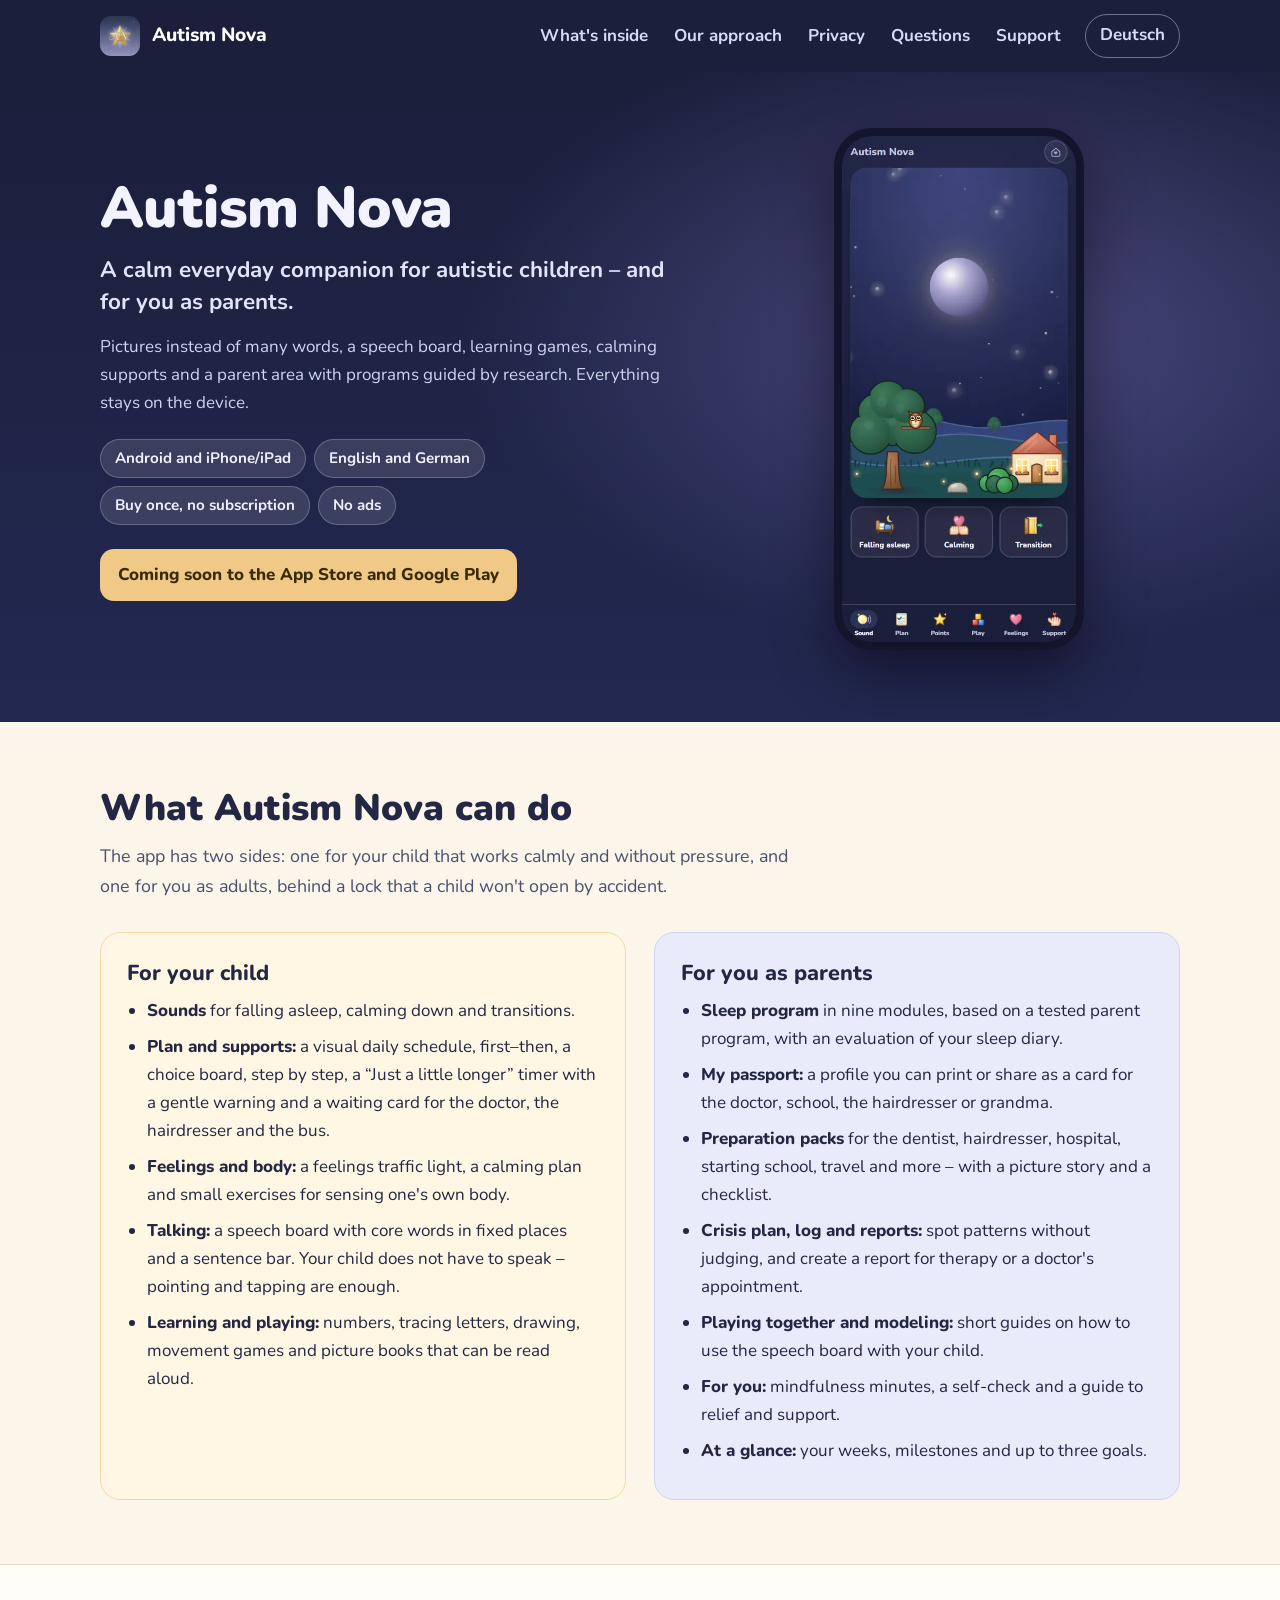
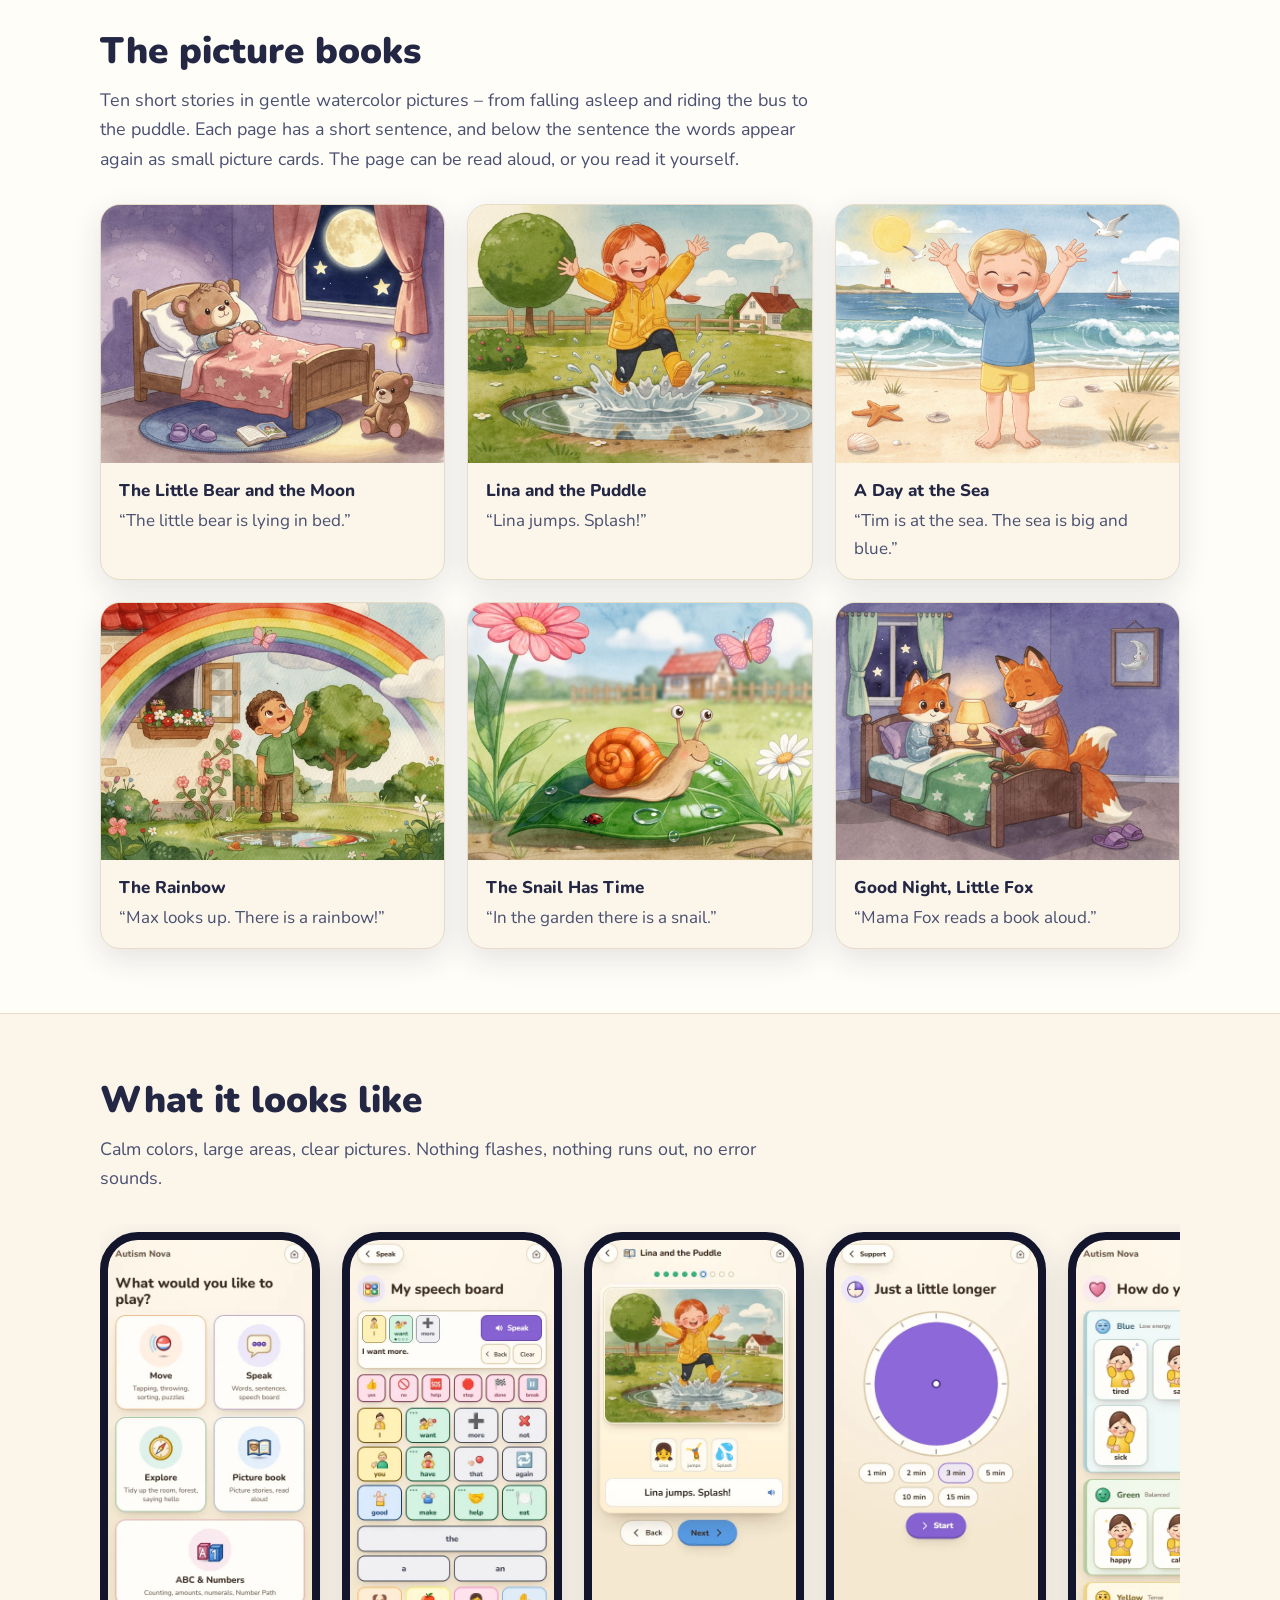
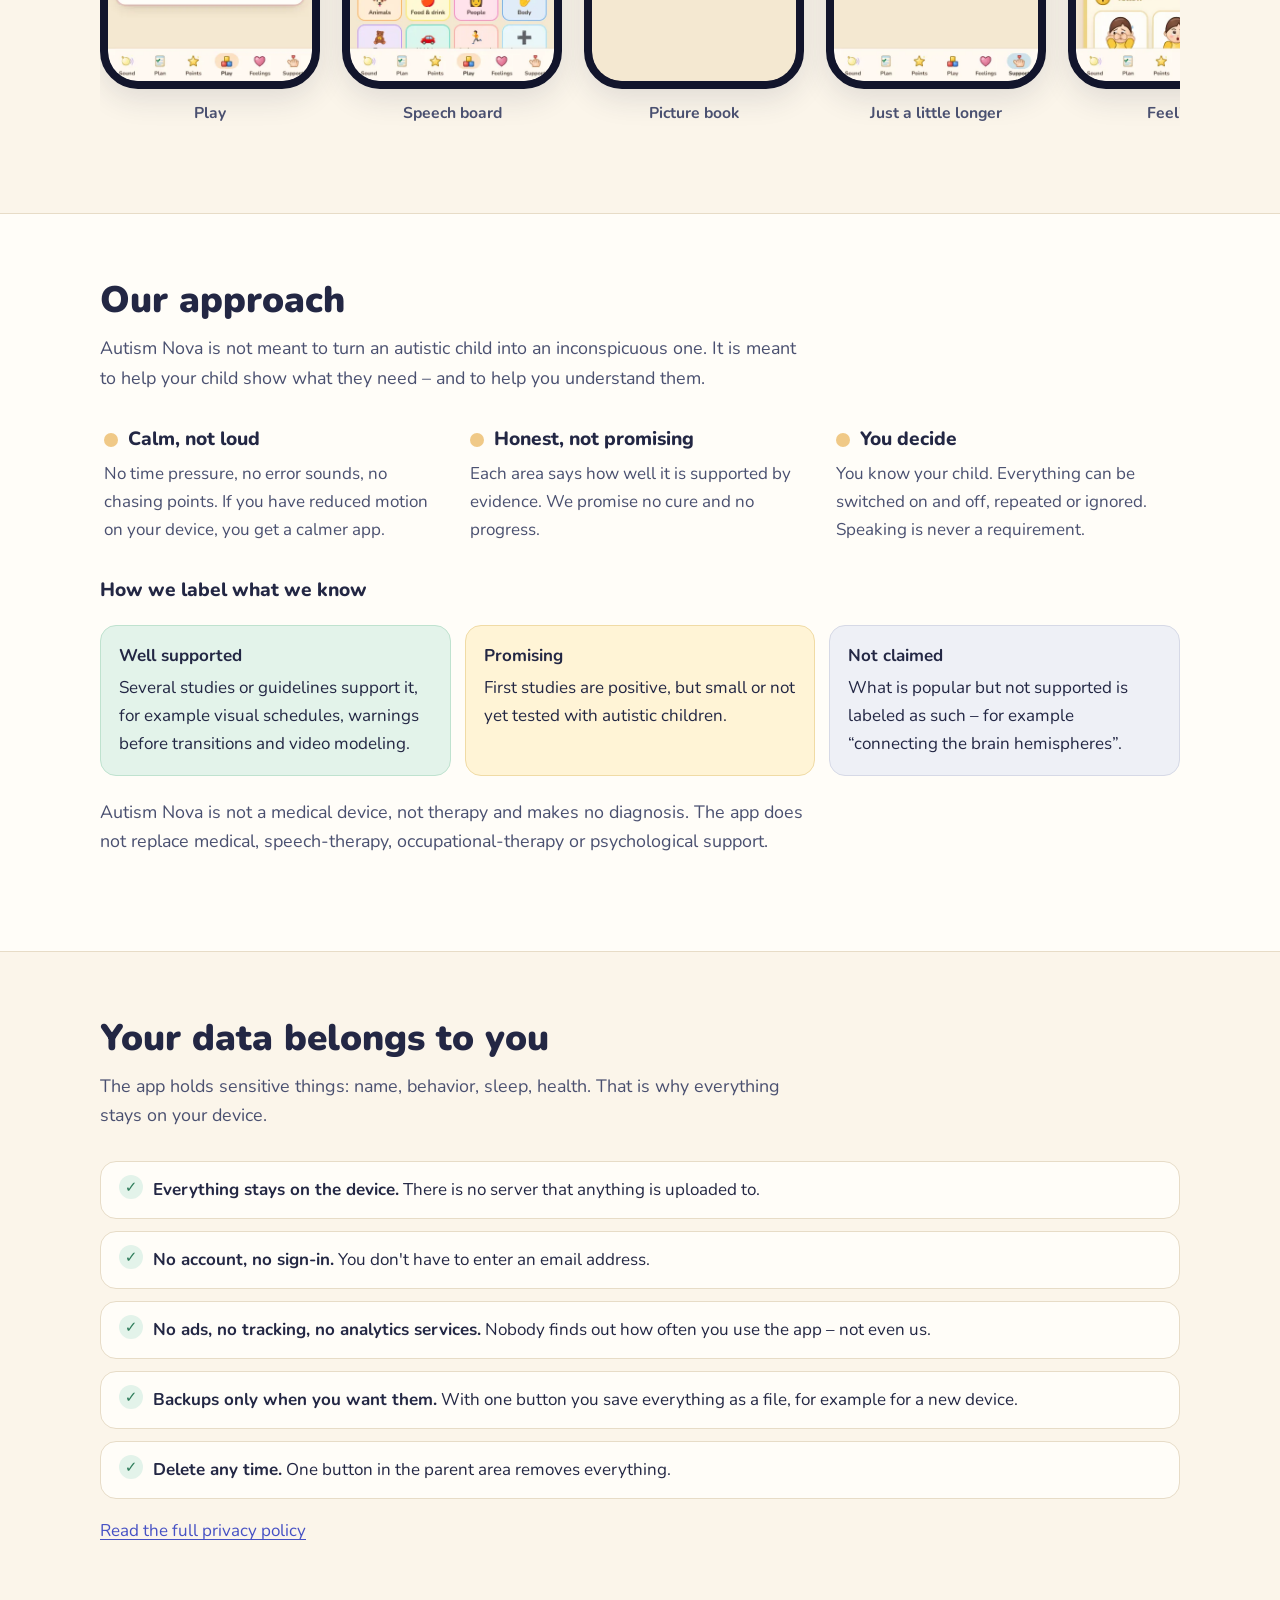
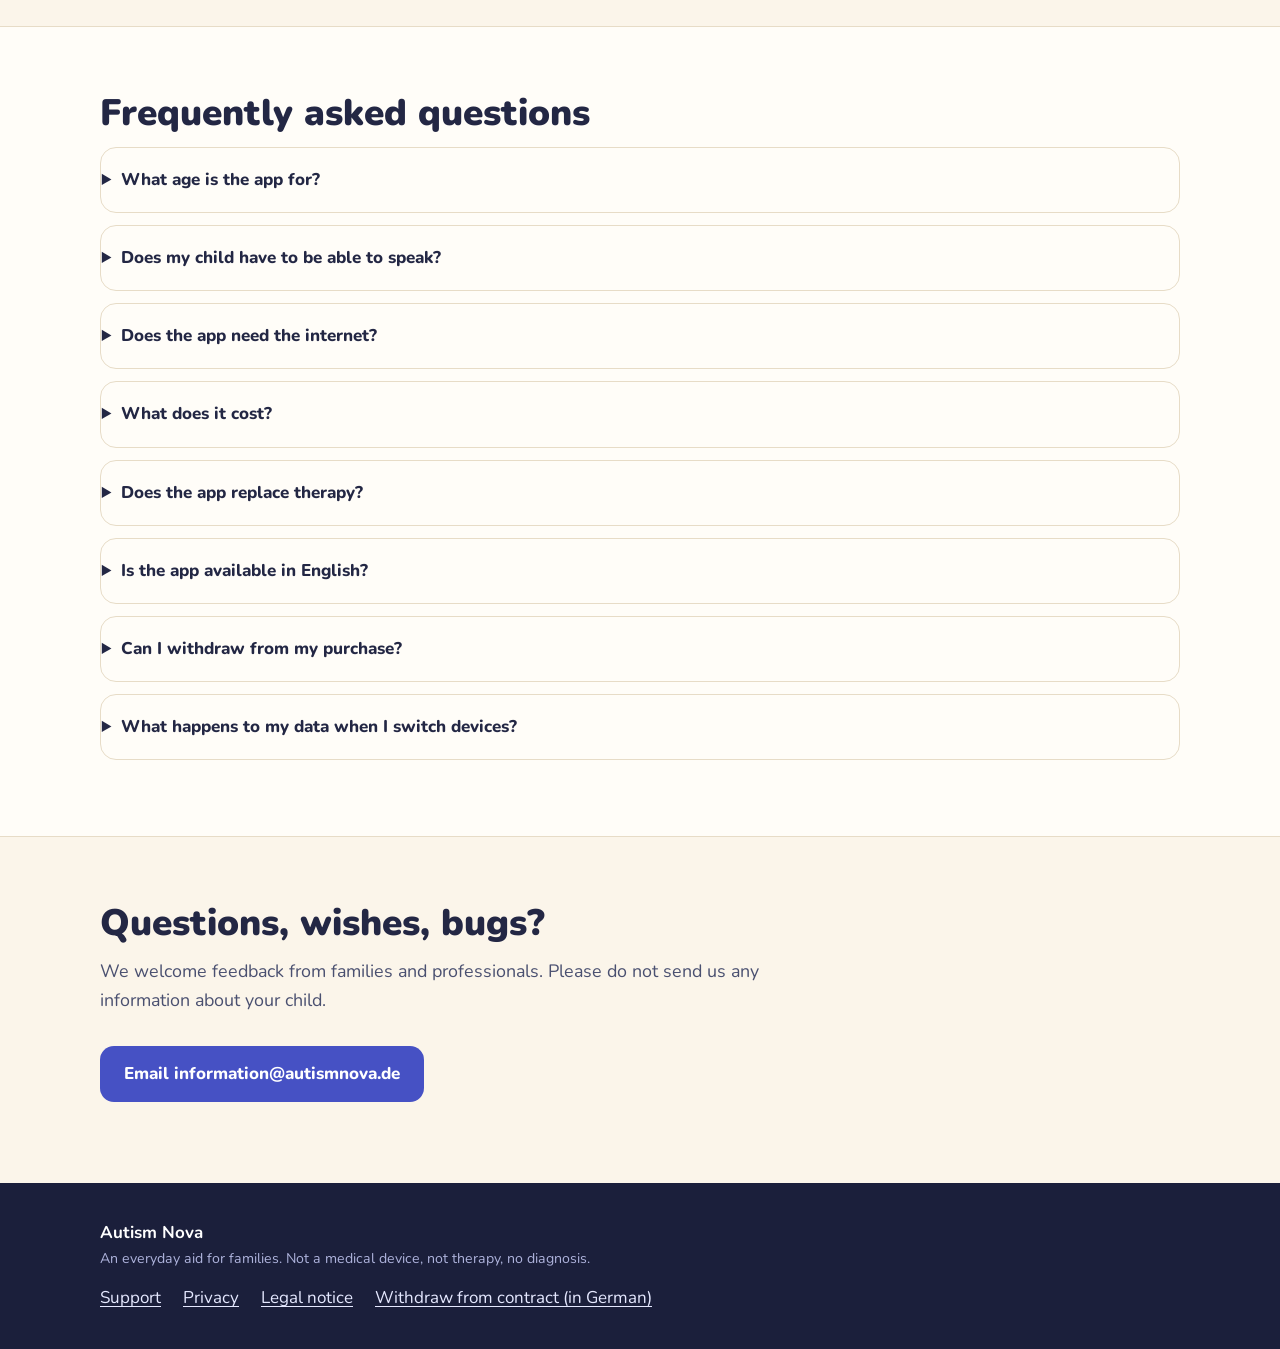
==== en/index.html @ 9a725bf8 "Englische Seiten (en/), Sprach-Umschalter, Microsoft Store in Datenschutz und Widerruf-Hinweisen" ====
<!doctype html>
<html lang="en">
<head>
  <meta charset="utf-8">
  <meta name="viewport" content="width=device-width, initial-scale=1">
  <title>Autism Nova – an everyday companion for autistic children and their families</title>
  <meta name="description" content="Autism Nova is a calm app for autistic children and their parents: visual schedules, a speech board, learning games, calming supports and a parent area. Everything stays on the device – no account, no ads.">
  <meta name="theme-color" content="#1b1f3b">
  <meta property="og:title" content="Autism Nova – an everyday companion for autistic children and their families">
  <meta property="og:description" content="Pictures instead of words, a speech board, learning games, calming supports and a parent area. No account, no ads, everything on the device.">
  <meta property="og:type" content="website">
  <meta property="og:locale" content="en_US">
  <meta property="og:locale:alternate" content="de_DE">
  <meta property="og:image" content="https://autismnova.de/assets/img/icon-512.png">
  <meta property="og:url" content="https://autismnova.de/en/">
  <link rel="canonical" href="https://autismnova.de/en/">
  <link rel="icon" href="../assets/img/favicon.png" type="image/png">
  <link rel="apple-touch-icon" href="../assets/img/apple-touch-icon.png">
  <link rel="alternate" hreflang="de" href="https://autismnova.de/">
  <link rel="alternate" hreflang="en" href="https://autismnova.de/en/">
  <link rel="stylesheet" href="../assets/style.css">
</head>
<body>
  <a class="skip" href="#content">Skip to content</a>

  <header class="site-head">
    <div class="wrap">
      <a class="brand" href="index.html"><img src="../assets/img/icon-192.png" alt="" width="40" height="40">Autism Nova</a>
      <nav class="nav" aria-label="Main menu">
        <a href="#inside">What's inside</a>
        <a href="#approach">Our approach</a>
        <a href="#privacy">Privacy</a>
        <a href="#questions">Questions</a>
        <a href="support.html">Support</a>
        <a class="lang" href="../index.html" lang="de" hreflang="de">Deutsch</a>
      </nav>
    </div>
  </header>

  <main id="content">
    <section class="hero" aria-labelledby="title">
      <div class="wrap">
        <div>
          <h1 id="title">Autism Nova</h1>
          <p class="lead">A calm everyday companion for autistic children – and for you as parents.</p>
          <p>Pictures instead of many words, a speech board, learning games, calming supports and a parent area with programs guided by research. Everything stays on the device.</p>
          <ul class="chips" aria-label="Key facts">
            <li>Android and iPhone/iPad</li>
            <li>English and German</li>
            <li>Buy once, no subscription</li>
            <li>No ads</li>
          </ul>
          <span class="status">Coming soon to the App Store and Google Play</span>
        </div>
        <div class="hero-phone">
          <div class="phone"><img src="../assets/img/en/phone-klang.webp" width="440" height="952" alt="The app's start screen: a calm night sky with the moon, below it the buttons Falling asleep, Calming and Transition."></div>
        </div>
      </div>
    </section>

    <section id="inside" aria-labelledby="inside-title">
      <div class="wrap">
        <h2 id="inside-title">What Autism Nova can do</h2>
        <p class="intro">The app has two sides: one for your child that works calmly and without pressure, and one for you as adults, behind a lock that a child won't open by accident.</p>
        <div class="split">
          <div class="panel kid">
            <h3>For your child</h3>
            <ul>
              <li><strong>Sounds</strong> for falling asleep, calming down and transitions.</li>
              <li><strong>Plan and supports:</strong> a visual daily schedule, first–then, a choice board, step by step, a “Just a little longer” timer with a gentle warning and a waiting card for the doctor, the hairdresser and the bus.</li>
              <li><strong>Feelings and body:</strong> a feelings traffic light, a calming plan and small exercises for sensing one's own body.</li>
              <li><strong>Talking:</strong> a speech board with core words in fixed places and a sentence bar. Your child does not have to speak – pointing and tapping are enough.</li>
              <li><strong>Learning and playing:</strong> numbers, tracing letters, drawing, movement games and picture books that can be read aloud.</li>
            </ul>
          </div>
          <div class="panel parent">
            <h3>For you as parents</h3>
            <ul>
              <li><strong>Sleep program</strong> in nine modules, based on a tested parent program, with an evaluation of your sleep diary.</li>
              <li><strong>My passport:</strong> a profile you can print or share as a card for the doctor, school, the hairdresser or grandma.</li>
              <li><strong>Preparation packs</strong> for the dentist, hairdresser, hospital, starting school, travel and more – with a picture story and a checklist.</li>
              <li><strong>Crisis plan, log and reports:</strong> spot patterns without judging, and create a report for therapy or a doctor's appointment.</li>
              <li><strong>Playing together and modeling:</strong> short guides on how to use the speech board with your child.</li>
              <li><strong>For you:</strong> mindfulness minutes, a self-check and a guide to relief and support.</li>
              <li><strong>At a glance:</strong> your weeks, milestones and up to three goals.</li>
            </ul>
          </div>
        </div>
      </div>
    </section>

    <section class="alt" id="picture-book" aria-labelledby="book-title">
      <div class="wrap">
        <h2 id="book-title">The picture books</h2>
        <p class="intro">Ten short stories in gentle watercolor pictures – from falling asleep and riding the bus to the puddle. Each page has a short sentence, and below the sentence the words appear again as small picture cards. The page can be read aloud, or you read it yourself.</p>
        <div class="gallery">
          <figure><img loading="lazy" decoding="async" src="../assets/img/buch/baer.jpg" width="1024" height="768" alt="A little bear lies in bed under a pink blanket with stars; outside, the moon is shining."><figcaption><strong>The Little Bear and the Moon</strong>“The little bear is lying in bed.”</figcaption></figure>
          <figure><img loading="lazy" decoding="async" src="../assets/img/buch/lina.jpg" width="1024" height="768" alt="A girl in a yellow raincoat and rubber boots jumps into a puddle, and the water splashes."><figcaption><strong>Lina and the Puddle</strong>“Lina jumps. Splash!”</figcaption></figure>
          <figure><img loading="lazy" decoding="async" src="../assets/img/buch/meer.jpg" width="1024" height="768" alt="A boy stands laughing on the beach with his arms raised; behind him the sea with waves and a lighthouse."><figcaption><strong>A Day at the Sea</strong>“Tim is at the sea. The sea is big and blue.”</figcaption></figure>
          <figure><img loading="lazy" decoding="async" src="../assets/img/buch/regenbogen.jpg" width="1024" height="768" alt="A boy points at a big rainbow over the house and the garden."><figcaption><strong>The Rainbow</strong>“Max looks up. There is a rainbow!”</figcaption></figure>
          <figure><img loading="lazy" decoding="async" src="../assets/img/buch/schnecke.jpg" width="1024" height="768" alt="A snail with an orange shell sits on a leaf, next to it a flower and a butterfly."><figcaption><strong>The Snail Has Time</strong>“In the garden there is a snail.”</figcaption></figure>
          <figure><img loading="lazy" decoding="async" src="../assets/img/buch/fuchs.jpg" width="1024" height="768" alt="Mama Fox reads a book to the little fox in bed; the lamp glows warmly."><figcaption><strong>Good Night, Little Fox</strong>“Mama Fox reads a book aloud.”</figcaption></figure>
        </div>
      </div>
    </section>

    <section aria-labelledby="shots-title">
      <div class="wrap">
        <h2 id="shots-title">What it looks like</h2>
        <p class="intro">Calm colors, large areas, clear pictures. Nothing flashes, nothing runs out, no error sounds.</p>
        <div class="shots" role="list">
          <figure role="listitem"><div class="phone"><img loading="lazy" src="../assets/img/en/phone-spiel.webp" width="440" height="952" alt="The games overview with the cards Move, Speak, Explore and Picture book."></div><figcaption>Play</figcaption></figure>
          <figure role="listitem"><div class="phone"><img loading="lazy" src="../assets/img/en/phone-tafel.webp" width="440" height="952" alt="The speech board with colorful word tiles in fixed places. The sentence bar at the top says “I want more.”"></div><figcaption>Speech board</figcaption></figure>
          <figure role="listitem"><div class="phone"><img loading="lazy" src="../assets/img/en/phone-buch.webp" width="440" height="952" alt="A page from the picture book: a girl in a yellow raincoat jumps into a puddle, below it the sentence “Lina jumps. Splash!” with picture cards."></div><figcaption>Picture book</figcaption></figure>
          <figure role="listitem"><div class="phone"><img loading="lazy" src="../assets/img/en/phone-timer.webp" width="440" height="952" alt="The “Just a little longer” timer as a large purple disc with a choice of minutes."></div><figcaption>Just a little longer</figcaption></figure>
          <figure role="listitem"><div class="phone"><img loading="lazy" src="../assets/img/en/phone-gefuehle.webp" width="440" height="952" alt="The feelings traffic light with feelings such as tired, sad, happy and calm in color groups."></div><figcaption>Feelings</figcaption></figure>
          <figure role="listitem"><div class="phone"><img loading="lazy" src="../assets/img/en/phone-koerper.webp" width="440" height="952" alt="The body check with pictures for hungry, thirsty, tired, toilet, cold and hot."></div><figcaption>My body</figcaption></figure>
          <figure role="listitem"><div class="phone"><img loading="lazy" src="../assets/img/en/phone-lernen.webp" width="440" height="952" alt="The learning area with the cards Numbers, Number Path and ABC."></div><figcaption>Numbers and letters</figcaption></figure>
        </div>
      </div>
    </section>

    <section class="alt" id="approach" aria-labelledby="approach-title">
      <div class="wrap">
        <h2 id="approach-title">Our approach</h2>
        <p class="intro">Autism Nova is not meant to turn an autistic child into an inconspicuous one. It is meant to help your child show what they need – and to help you understand them.</p>
        <div class="values">
          <div class="value"><h3><span class="dot" aria-hidden="true"></span>Calm, not loud</h3><p>No time pressure, no error sounds, no chasing points. If you have reduced motion on your device, you get a calmer app.</p></div>
          <div class="value"><h3><span class="dot" aria-hidden="true"></span>Honest, not promising</h3><p>Each area says how well it is supported by evidence. We promise no cure and no progress.</p></div>
          <div class="value"><h3><span class="dot" aria-hidden="true"></span>You decide</h3><p>You know your child. Everything can be switched on and off, repeated or ignored. Speaking is never a requirement.</p></div>
        </div>
        <h3 style="margin-top:34px">How we label what we know</h3>
        <div class="evidence">
          <div class="g"><b>Well supported</b>Several studies or guidelines support it, for example visual schedules, warnings before transitions and video modeling.</div>
          <div class="y"><b>Promising</b>First studies are positive, but small or not yet tested with autistic children.</div>
          <div class="n"><b>Not claimed</b>What is popular but not supported is labeled as such – for example “connecting the brain hemispheres”.</div>
        </div>
        <p class="intro" style="margin-top:22px">Autism Nova is not a medical device, not therapy and makes no diagnosis. The app does not replace medical, speech-therapy, occupational-therapy or psychological support.</p>
      </div>
    </section>

    <section id="privacy" aria-labelledby="privacy-title">
      <div class="wrap">
        <h2 id="privacy-title">Your data belongs to you</h2>
        <p class="intro">The app holds sensitive things: name, behavior, sleep, health. That is why everything stays on your device.</p>
        <ul class="privacy-list">
          <li><strong>Everything stays on the device.</strong> There is no server that anything is uploaded to.</li>
          <li><strong>No account, no sign-in.</strong> You don't have to enter an email address.</li>
          <li><strong>No ads, no tracking, no analytics services.</strong> Nobody finds out how often you use the app – not even us.</li>
          <li><strong>Backups only when you want them.</strong> With one button you save everything as a file, for example for a new device.</li>
          <li><strong>Delete any time.</strong> One button in the parent area removes everything.</li>
        </ul>
        <p style="margin-top:18px"><a href="privacy.html">Read the full privacy policy</a></p>
      </div>
    </section>

    <section class="alt" id="questions" aria-labelledby="questions-title">
      <div class="wrap">
        <h2 id="questions-title">Frequently asked questions</h2>
        <details><summary>What age is the app for?</summary><p>The content is aimed at children from toddler age to primary school age. Autistic children are very different, so you decide which areas suit your child. Much of it also works for older children.</p></details>
        <details><summary>Does my child have to be able to speak?</summary><p>No. All exercises can be answered by pointing and tapping. For children who speak little or not at all, there is the speech board.</p></details>
        <details><summary>Does the app need the internet?</summary><p>No. Everything works without an internet connection.</p></details>
        <details><summary>What does it cost?</summary><p>Autism Nova is bought once; there is no subscription and no advertising. The price will be shown in the store as soon as the app appears there.</p></details>
        <details><summary>Does the app replace therapy?</summary><p>No. It is an everyday aid for families. If you are worried about your child's development, your pediatrician or an early intervention service is the right place to go.</p></details>
        <details><summary>Is the app available in English?</summary><p>Yes. Autism Nova is available in English and in German. On a phone or tablet the app starts in the device's language; you can switch at any time in the parent area. Texts, picture books, the speech board, letters and numbers then change. The read-aloud voice comes from the device.</p></details>
        <details><summary>Can I withdraw from my purchase?</summary><p>Yes, within 14 days of the conclusion of the contract, insofar as you have a statutory right of withdrawal. No reason, no sign-in: <a href="../widerruf.html" hreflang="de">Withdraw from contract</a> (page in German). The withdrawal notice and the model withdrawal form are there as well. Please note: in the Apple App Store and on Google Play, you agree at checkout that the app is provided immediately; this can make the right of withdrawal expire early.</p></details>
        <details><summary>What happens to my data when I switch devices?</summary><p>It stays on the old device. First create a backup in the parent area under “Data” and restore it on the new device. <a href="support.html">Here is how, step by step.</a></p></details>
      </div>
    </section>

    <section id="contact" aria-labelledby="contact-title">
      <div class="wrap">
        <h2 id="contact-title">Questions, wishes, bugs?</h2>
        <p class="intro">We welcome feedback from families and professionals. Please do not send us any information about your child.</p>
        <p><a class="button" href="mailto:information@autismnova.de" id="mail-link">Email information@autismnova.de</a></p>
      </div>
    </section>
  </main>

  <footer class="site-foot">
    <div class="wrap">
      <div>
        <strong style="color:#fff">Autism Nova</strong>
        <small>An everyday aid for families. Not a medical device, not therapy, no diagnosis.</small>
      </div>
      <nav aria-label="Legal">
        <a href="support.html">Support</a>
        <a href="privacy.html">Privacy</a>
        <a href="legal-notice.html">Legal notice</a>
        <a class="foot-button" href="../widerruf.html" hreflang="de">Withdraw from contract (in German)</a>
      </nav>
    </div>
  </footer>
</body>
</html>
---- assets/style.css ----
/* Autism Nova - Website (2026-10-28). Reines CSS, keine Skripte, keine externen
   Dateien: Schrift Nunito liegt lokal (SIL Open Font License, assets/fonts/OFL.txt).
   Ruhig wie die App: warmes Papier, tiefes Nachtblau, ein Akzent. */

@font-face {
  font-family: "Nunito";
  font-style: normal;
  font-weight: 200 1000;
  font-display: swap;
  src: url("fonts/Nunito-latin.woff2") format("woff2");
  unicode-range: U+0000-00FF, U+0131, U+0152-0153, U+02BB-02BC, U+02C6, U+02DA, U+02DC, U+2000-206F, U+20AC, U+2122, U+2191, U+2193, U+2212, U+2215, U+FEFF, U+FFFD;
}
@font-face {
  font-family: "Nunito";
  font-style: normal;
  font-weight: 200 1000;
  font-display: swap;
  src: url("fonts/Nunito-latin-ext.woff2") format("woff2");
  unicode-range: U+0100-02BA, U+02BD-02C5, U+02C7-02CC, U+02CE-02D7, U+02DD-02FF, U+1D00-1DBF, U+1E00-1E9F, U+1EF2-1EFF, U+2020, U+20A0-20AB, U+20AD-20C0, U+2113, U+2C60-2C7F, U+A720-A7FF;
}

:root {
  --bg: #fbf5ea;
  --surface: #fffdf8;
  --ink: #232744;
  --ink-2: #4a5070;
  --line: #e7dcc7;
  --accent: #4651c4;
  --accent-ink: #ffffff;
  --accent-soft: #e9ebfb;
  --night: #1b1f3b;
  --night-2: #2a2f5a;
  --gold: #f0c987;
  --green: #2f7d5b;
  --green-soft: #e3f3ea;
  --warn-bg: #fff2c2;
  --radius: 20px;
  --shadow: 0 10px 30px rgba(35, 39, 68, 0.12);
  --wrap: 1080px;
}

* { box-sizing: border-box; }

html { -webkit-text-size-adjust: 100%; scroll-behavior: smooth; }

body {
  margin: 0;
  font-family: "Nunito", system-ui, -apple-system, "Segoe UI", sans-serif;
  font-size: 1.0625rem;
  line-height: 1.65;
  color: var(--ink);
  background: var(--bg);
}

@media (prefers-reduced-motion: reduce) {
  html { scroll-behavior: auto; }
  * { transition: none !important; animation: none !important; }
}

img { max-width: 100%; height: auto; display: block; }

a { color: var(--accent); text-underline-offset: 3px; }
a:hover { text-decoration-thickness: 2px; }

:focus-visible { outline: 3px solid var(--accent); outline-offset: 3px; border-radius: 6px; }

.skip {
  position: absolute; left: 12px; top: -60px; z-index: 100;
  background: var(--accent); color: var(--accent-ink); padding: 10px 16px; border-radius: 10px;
}
.skip:focus { top: 12px; }

.wrap { width: min(var(--wrap), 100% - 40px); margin-inline: auto; }

/* ---------- Kopf ---------- */
.site-head { background: var(--night); color: #eceefc; }
.site-head .wrap { display: flex; align-items: center; justify-content: space-between; gap: 16px; padding-block: 14px; flex-wrap: wrap; }
.brand { display: inline-flex; align-items: center; gap: 12px; color: #fff; text-decoration: none; font-weight: 800; font-size: 1.2rem; }
.brand img { width: 40px; height: 40px; border-radius: 11px; }
.nav { display: flex; gap: 6px 22px; flex-wrap: wrap; }
.nav a { color: #d6daf5; text-decoration: none; font-weight: 700; padding: 8px 2px; }
.nav a:hover, .nav a[aria-current="page"] { color: #fff; text-decoration: underline; text-decoration-thickness: 2px; }
/* Sprach-Umschalter (2026-11-09): eigene Pille, damit er neben den Menüpunkten als Schalter erkennbar ist */
.nav a.lang { border: 1.5px solid rgba(214, 218, 245, .45); border-radius: 999px; padding: 6px 14px; }
.nav a.lang:hover { border-color: #fff; text-decoration: none; }
.lang-note { font-size: .95rem; color: var(--ink-2); }

/* ---------- Held ---------- */
.hero {
  background:
    radial-gradient(60% 70% at 78% 40%, rgba(150, 140, 230, 0.35), transparent 70%),
    linear-gradient(180deg, var(--night) 0%, #232852 100%);
  color: #f2f3ff;
  padding-block: 56px 72px;
  overflow: hidden;
}
.hero .wrap { display: grid; grid-template-columns: 1.15fr 0.85fr; gap: 40px; align-items: center; }
.hero h1 { font-size: clamp(2.3rem, 5.5vw, 3.6rem); line-height: 1.08; margin: 0 0 14px; font-weight: 900; letter-spacing: -0.01em; }
.hero .lead { font-size: clamp(1.15rem, 2.4vw, 1.4rem); line-height: 1.45; color: #e1e4fb; margin: 0 0 14px; font-weight: 700; }
.hero p { color: #cfd3f2; margin: 0 0 22px; max-width: 34em; }
.chips { display: flex; flex-wrap: wrap; gap: 8px; margin: 0 0 24px; padding: 0; list-style: none; }
.chips li { background: rgba(255, 255, 255, 0.12); border: 1px solid rgba(255, 255, 255, 0.22); border-radius: 999px; padding: 6px 14px; font-weight: 700; font-size: 0.95rem; color: #f0f1ff; }
.status {
  display: inline-block; background: var(--gold); color: #3b2a07; border-radius: 14px;
  padding: 12px 18px; font-weight: 800;
}
.hero-phone { justify-self: center; }

.phone {
  width: min(250px, 62vw);
  border: 8px solid #12152c;
  border-radius: 38px;
  background: #12152c;
  box-shadow: var(--shadow);
  overflow: hidden;
}
.phone img { width: 100%; border-radius: 28px; }
.hero .phone { box-shadow: 0 24px 60px rgba(0, 0, 0, 0.45); }

/* ---------- Abschnitte ---------- */
section { padding-block: 64px; }
section.alt { background: var(--surface); border-block: 1px solid var(--line); }
h2 { font-size: clamp(1.7rem, 3.6vw, 2.3rem); line-height: 1.2; margin: 0 0 12px; font-weight: 900; }
h3 { font-size: 1.2rem; line-height: 1.3; margin: 0 0 8px; font-weight: 800; }
.intro { color: var(--ink-2); max-width: 40em; margin: 0 0 30px; font-size: 1.12rem; }

.cards { display: grid; gap: 18px; grid-template-columns: repeat(auto-fill, minmax(280px, 1fr)); }
.card { background: var(--surface); border: 1px solid var(--line); border-radius: var(--radius); padding: 22px 22px 20px; }
section.alt .card { background: var(--bg); }
.card .tag { display: inline-block; font-size: 0.82rem; font-weight: 800; letter-spacing: 0.04em; text-transform: uppercase; color: var(--accent); margin-bottom: 6px; }
.card p { margin: 0; color: var(--ink-2); }
.card ul { margin: 8px 0 0; padding-left: 1.2em; color: var(--ink-2); }

.split { display: grid; grid-template-columns: 1fr 1fr; gap: 28px; }
.panel { border-radius: var(--radius); padding: 26px; border: 1px solid var(--line); background: var(--surface); }
.panel h3 { font-size: 1.35rem; }
.panel.kid { background: #fff7e3; border-color: #f0dba5; }
.panel.parent { background: var(--accent-soft); border-color: #cfd3f4; }
.panel ul { margin: 10px 0 0; padding-left: 1.2em; }
.panel li { margin-bottom: 8px; }
.panel li strong { font-weight: 800; }

.shots { display: flex; gap: 22px; overflow-x: auto; padding: 8px 4px 22px; scroll-snap-type: x proximity; -webkit-overflow-scrolling: touch; }
.shots figure { margin: 0; flex: 0 0 auto; scroll-snap-align: start; text-align: center; }
.shots figcaption { margin-top: 12px; font-weight: 700; color: var(--ink-2); font-size: 0.98rem; }
.shots .phone { width: 220px; }

.gallery { display: grid; gap: 22px; grid-template-columns: repeat(auto-fit, minmax(290px, 1fr)); }
.gallery figure { margin: 0; background: var(--bg); border: 1px solid var(--line); border-radius: var(--radius); overflow: hidden; box-shadow: var(--shadow); }
.gallery img { width: 100%; aspect-ratio: 4 / 3; object-fit: cover; background: var(--accent-soft); }
.gallery figcaption { padding: 14px 18px 16px; color: var(--ink-2); }
.gallery figcaption strong { display: block; color: var(--ink); font-weight: 800; margin-bottom: 2px; }

.values { display: grid; gap: 18px; grid-template-columns: repeat(auto-fit, minmax(240px, 1fr)); }
.value { padding: 4px 4px 0; }
.value h3 { display: flex; align-items: center; gap: 10px; }
.value .dot { width: 14px; height: 14px; border-radius: 50%; background: var(--gold); flex: none; }
.value p { margin: 0; color: var(--ink-2); }

.evidence { display: grid; gap: 14px; grid-template-columns: repeat(auto-fit, minmax(240px, 1fr)); margin-top: 22px; }
.evidence div { border-radius: 16px; padding: 16px 18px; border: 1px solid var(--line); background: var(--surface); }
.evidence b { display: block; margin-bottom: 4px; }
.evidence .g { background: var(--green-soft); border-color: #bfe2cf; }
.evidence .y { background: #fff4d6; border-color: #f0dba5; }
.evidence .n { background: #eef0f6; border-color: #d6d9e6; }

.privacy-list { list-style: none; margin: 0; padding: 0; display: grid; gap: 12px; }
.privacy-list li { background: var(--surface); border: 1px solid var(--line); border-radius: 16px; padding: 14px 18px 14px 52px; position: relative; }
.privacy-list li::before { content: "✓"; position: absolute; left: 18px; top: 13px; width: 24px; height: 24px; border-radius: 50%; background: var(--green-soft); color: var(--green); font-weight: 900; display: grid; place-items: center; font-size: 0.95rem; }

details { background: var(--surface); border: 1px solid var(--line); border-radius: 16px; padding: 4px 20px; margin-bottom: 12px; }
details[open] { padding-bottom: 14px; }
summary { cursor: pointer; font-weight: 800; padding: 14px 0; list-style-position: outside; }
details p { margin: 0 0 8px; color: var(--ink-2); }

.button {
  display: inline-block; background: var(--accent); color: var(--accent-ink); text-decoration: none;
  font-weight: 800; padding: 14px 24px; border-radius: 14px; min-height: 48px;
}
.button:hover { background: #3943a8; }

/* ---------- Rechtsseiten ---------- */
.page { padding-block: 44px 72px; }
.page h1 { font-size: clamp(2rem, 4.5vw, 2.7rem); margin: 0 0 8px; font-weight: 900; line-height: 1.15; }
.page h2 { font-size: 1.45rem; margin: 36px 0 8px; }
.page h3 { margin-top: 22px; }
.page p, .page li { color: #2f3453; }
.page ul { padding-left: 1.3em; }
.prose { max-width: 46em; }
.todo { background: var(--warn-bg); border-radius: 6px; padding: 0 6px; font-weight: 800; color: #5c4300; }
.draft-banner { background: var(--warn-bg); border: 2px solid #e5c24a; border-radius: 14px; padding: 14px 18px; margin: 18px 0 8px; font-weight: 700; color: #5c4300; max-width: 46em; }

.steps { counter-reset: s; list-style: none; padding: 0; margin: 12px 0 0; display: grid; gap: 10px; }
.steps li { counter-increment: s; background: var(--surface); border: 1px solid var(--line); border-radius: 14px; padding: 12px 16px 12px 56px; position: relative; }
.steps li::before { content: counter(s); position: absolute; left: 16px; top: 11px; width: 28px; height: 28px; border-radius: 50%; background: var(--accent-soft); color: var(--accent); font-weight: 900; display: grid; place-items: center; }

table.lic { border-collapse: collapse; width: 100%; font-size: 0.96rem; }
table.lic th, table.lic td { text-align: left; padding: 8px 10px; border-bottom: 1px solid var(--line); vertical-align: top; }
table.lic th { color: var(--ink-2); }

/* ---------- Fuß ---------- */
.site-foot { background: var(--night); color: #cfd3f2; padding-block: 36px; }
.site-foot .wrap { display: flex; flex-wrap: wrap; gap: 14px 40px; justify-content: space-between; }
.site-foot a { color: #e5e8ff; }
.site-foot nav { display: flex; gap: 8px 22px; flex-wrap: wrap; }
.site-foot small { display: block; color: #aeb3dc; max-width: 36em; }
/* Widerrufs-Knopf (§ 356a BGB): gleich wie die anderen Fußzeilen-Links, gut lesbar (Wunsch 2026-11-07) */
.site-foot a.foot-button { color: #e5e8ff; }

/* ---------- Widerruf ---------- */
[hidden] { display: none !important; }
.wform { display: grid; gap: 8px; max-width: 34em; margin: 22px 0 8px; padding: 22px; background: var(--surface); border: 1px solid var(--line); border-radius: var(--radius); }
.wform label { font-weight: 800; margin-top: 6px; }
.wform input[type="text"], .wform input[type="email"] {
  font: inherit; padding: 12px 14px; border: 2px solid var(--line); border-radius: 12px; background: #fff; color: var(--ink); min-height: 48px; width: 100%;
}
.wform input:focus-visible { outline: 3px solid var(--accent); outline-offset: 2px; border-color: var(--accent); }
.wform .wform-lead { margin: 0 0 4px; color: var(--ink-2); }
.wform button.button { border: 0; cursor: pointer; font: inherit; font-weight: 800; }
.wdone { max-width: 34em; padding: 18px 22px; background: var(--green-soft); border: 1px solid #bfe2cf; border-radius: var(--radius); }
.wdone h2 { margin-top: 0; font-size: 1.3rem; }

@media (max-width: 820px) {
  .hero .wrap, .split { grid-template-columns: 1fr; }
  .hero { padding-block: 36px 52px; }
  section { padding-block: 48px; }
}

@media print {
  .site-head, .site-foot, .skip { display: none; }
  body { background: #fff; font-size: 11pt; }
  .draft-banner { border-color: #000; }
}
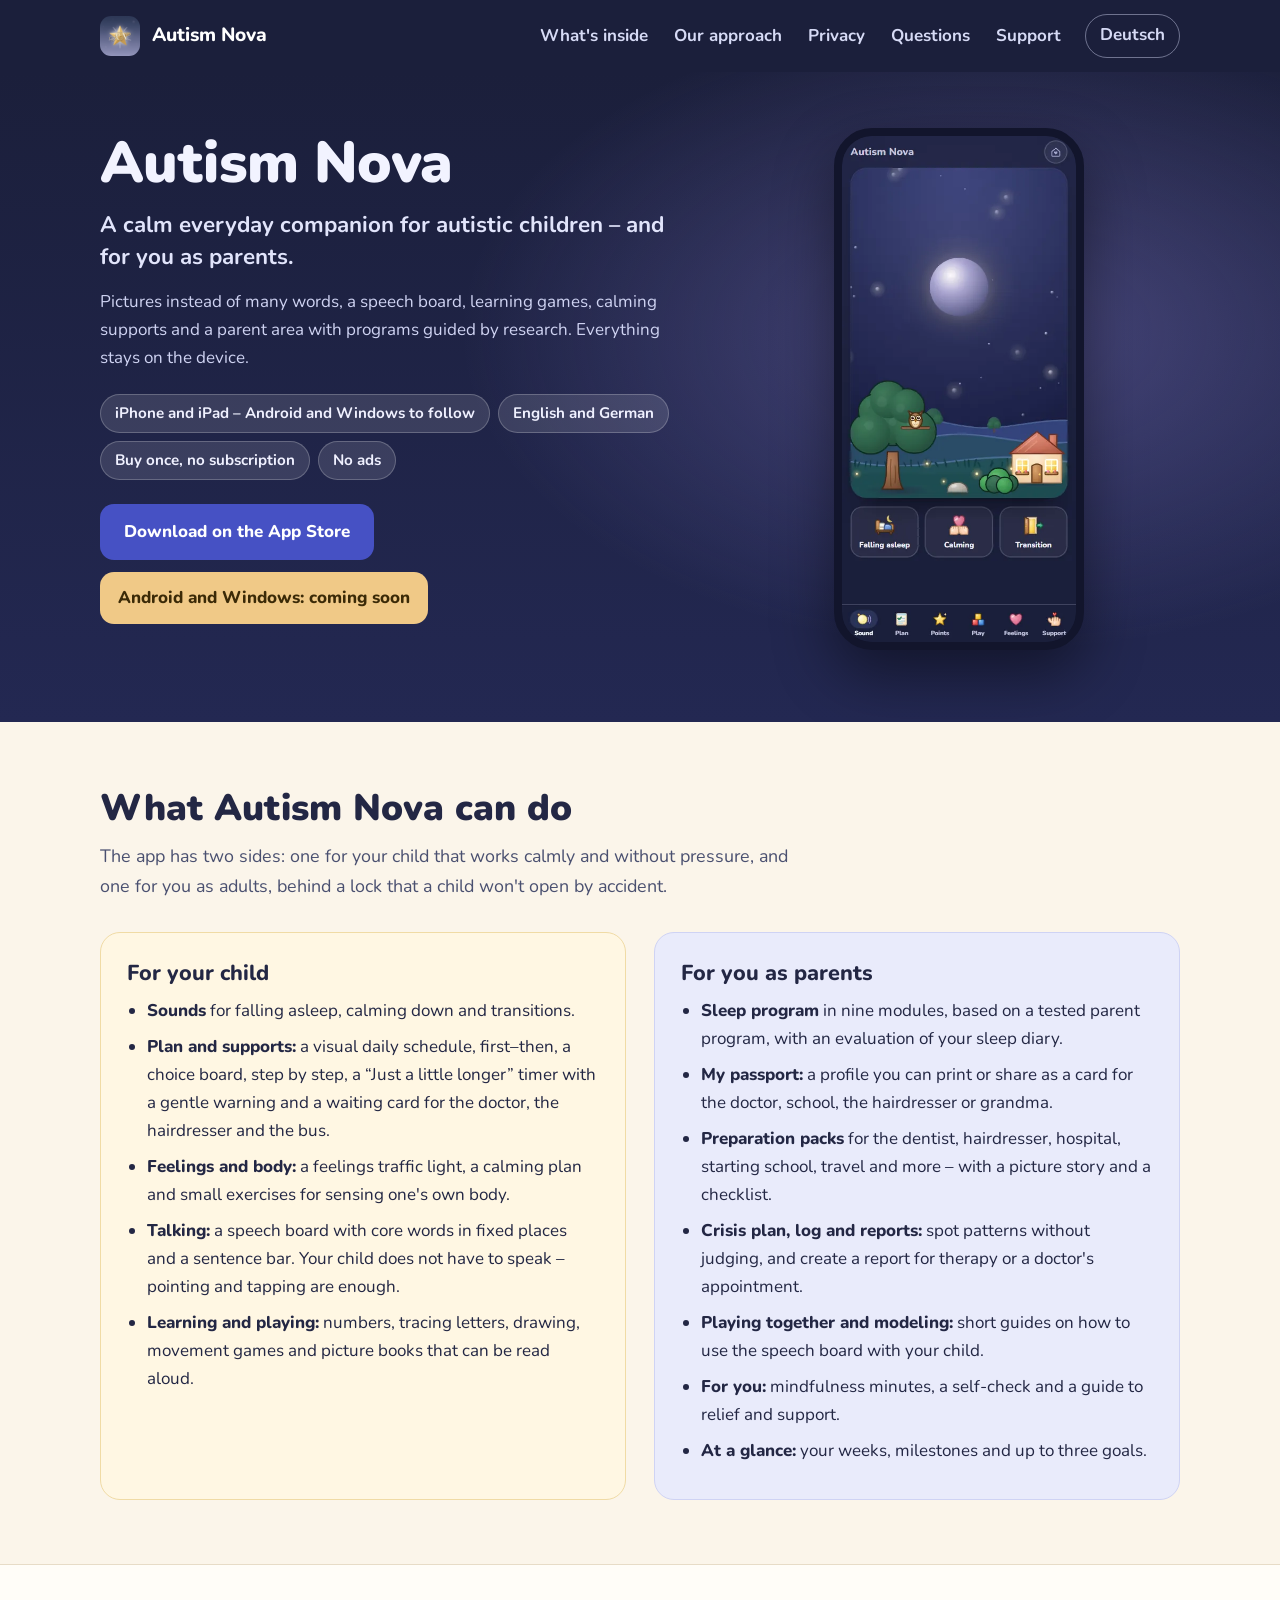
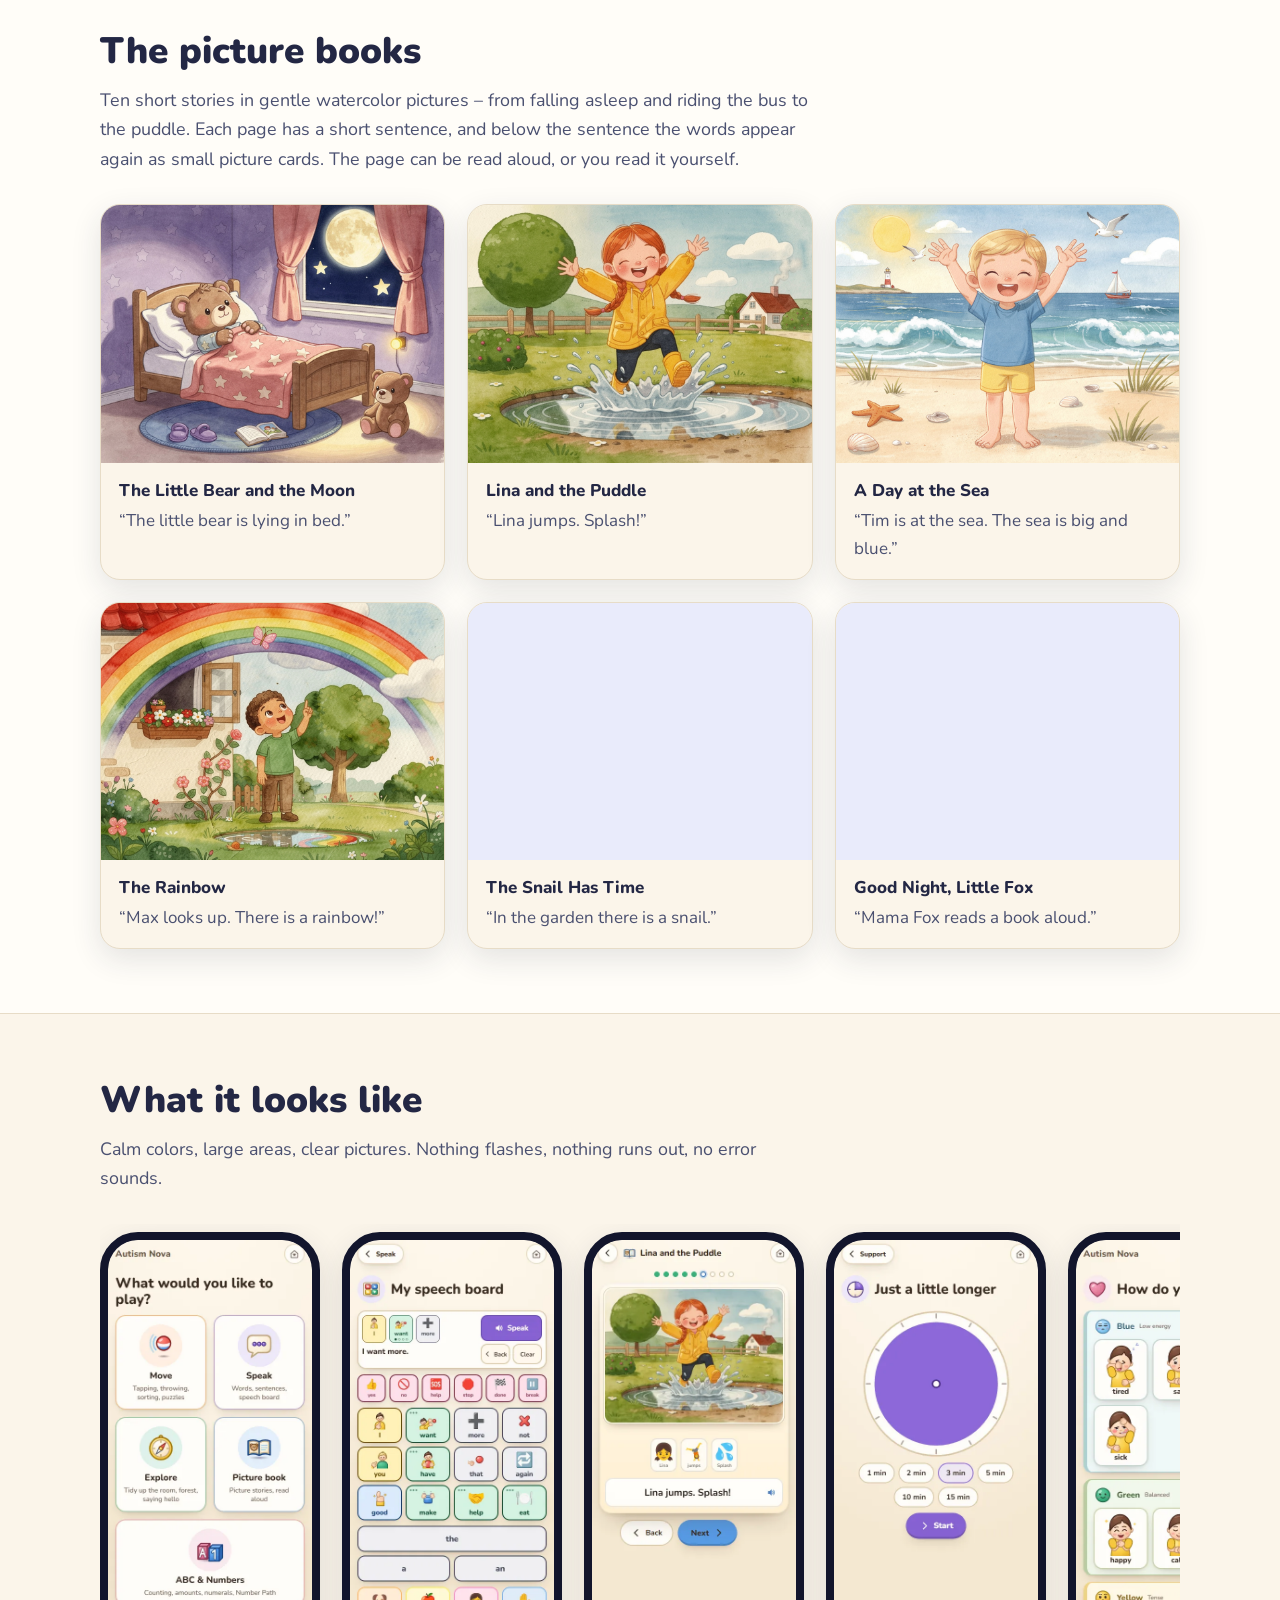
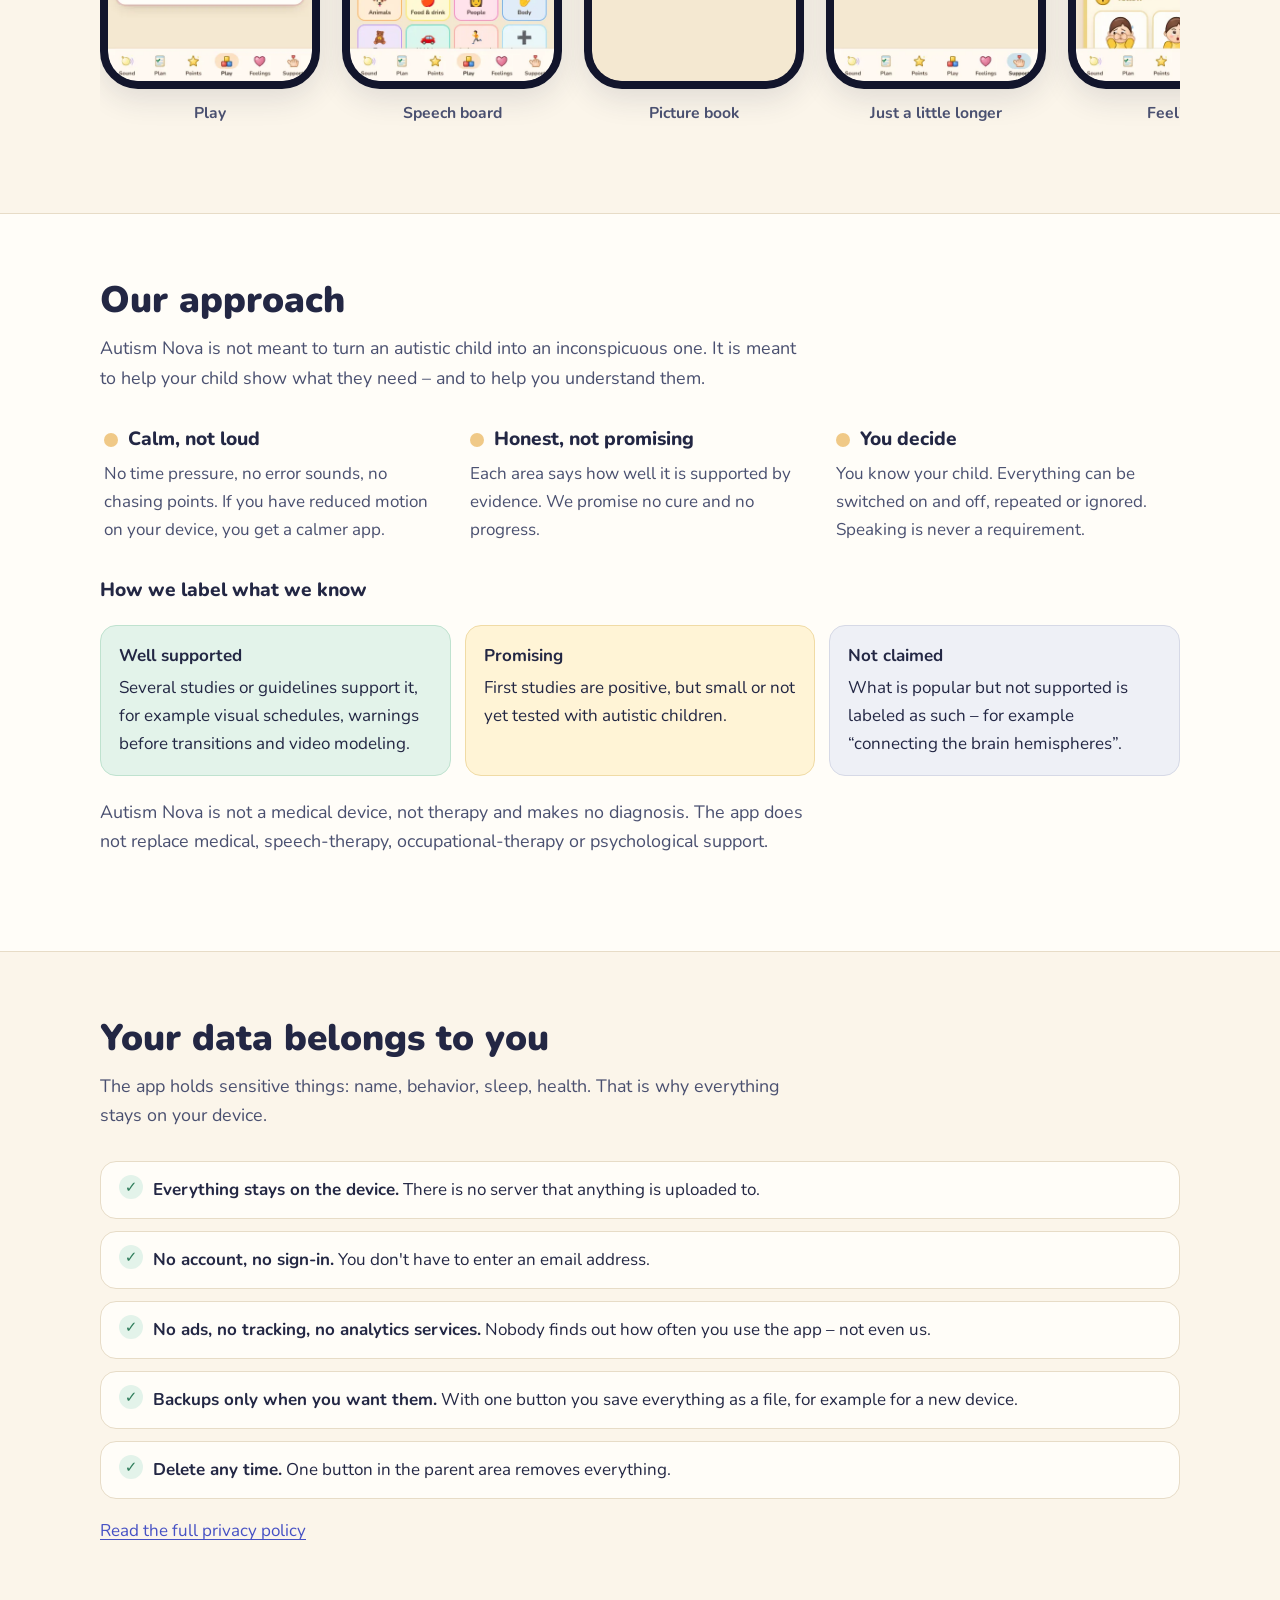
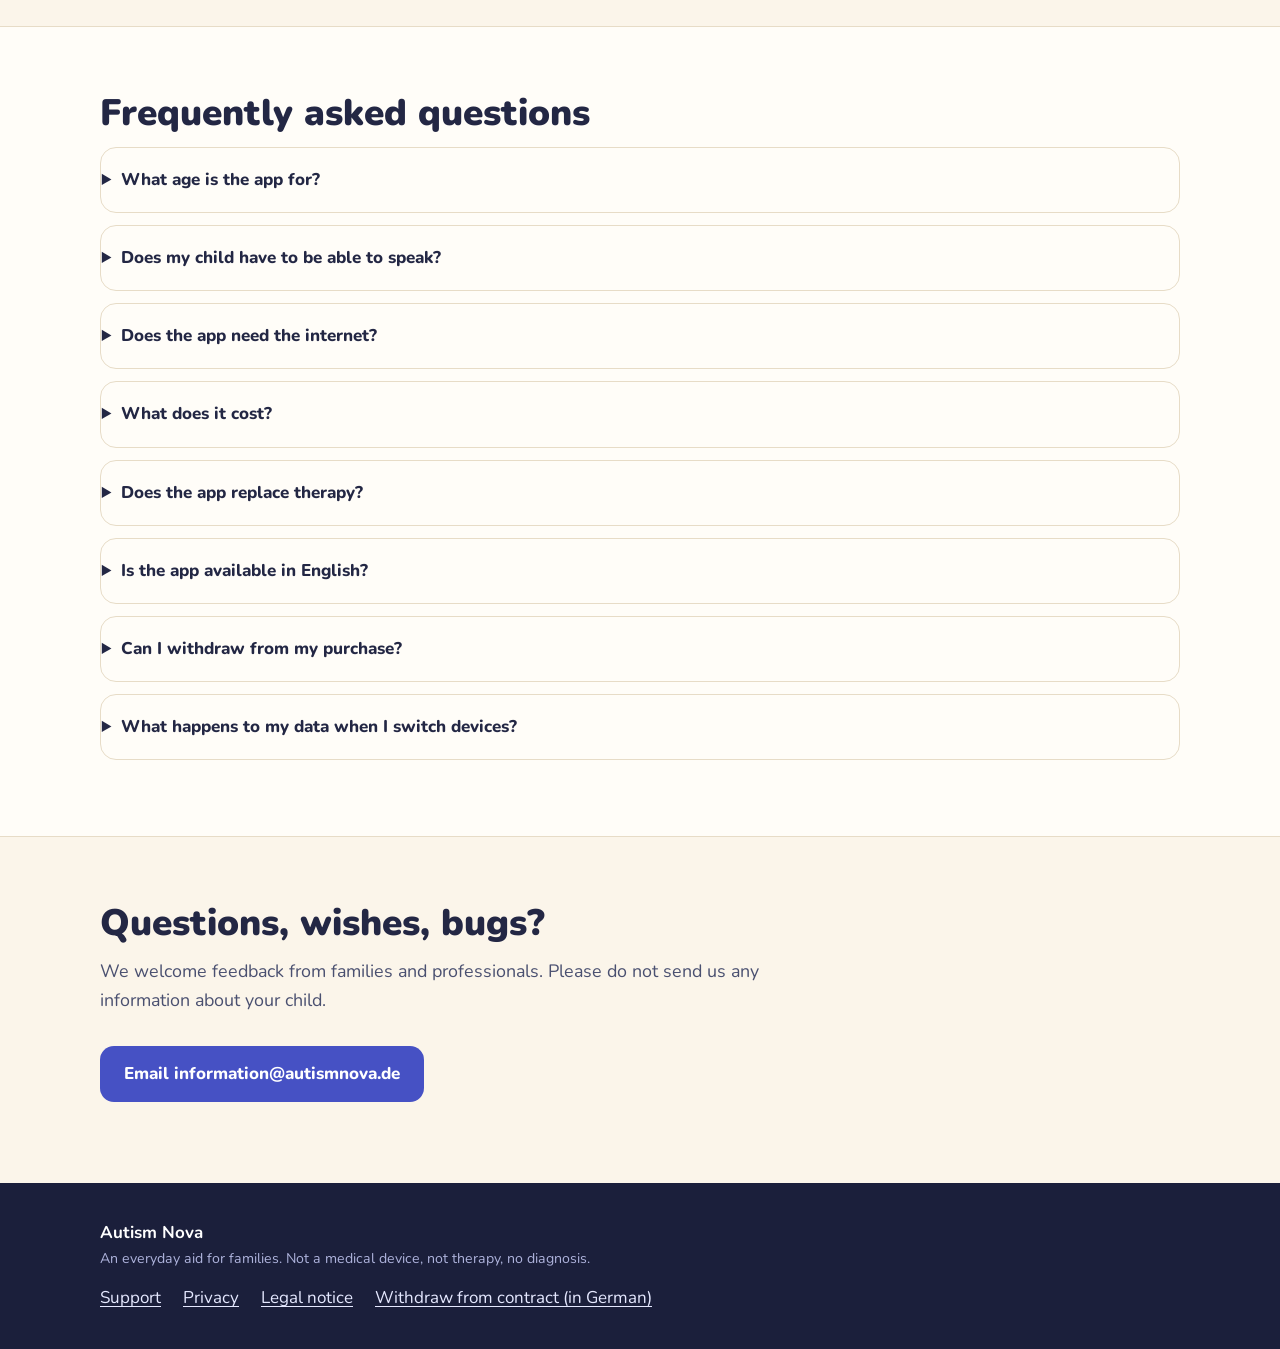
==== commit 224f4544: "App-Store-Link, Preis, englische Seiten" ====
--- a/en/index.html
+++ b/en/index.html
@@ -45,12 +45,12 @@
           <p class="lead">A calm everyday companion for autistic children – and for you as parents.</p>
           <p>Pictures instead of many words, a speech board, learning games, calming supports and a parent area with programs guided by research. Everything stays on the device.</p>
           <ul class="chips" aria-label="Key facts">
-            <li>Android and iPhone/iPad</li>
+            <li>iPhone and iPad – Android and Windows to follow</li>
             <li>English and German</li>
             <li>Buy once, no subscription</li>
             <li>No ads</li>
           </ul>
-          <span class="status">Coming soon to the App Store and Google Play</span>
+          <p class="store-links"><a class="button" href="https://apps.apple.com/us/app/autism-nova/id6832225543" rel="noopener">Download on the App Store</a> <span class="status">Android and Windows: coming soon</span></p>
         </div>
         <div class="hero-phone">
           <div class="phone"><img src="../assets/img/en/phone-klang.webp" width="440" height="952" alt="The app's start screen: a calm night sky with the moon, below it the buttons Falling asleep, Calming and Transition."></div>
@@ -160,7 +160,7 @@
         <details><summary>What age is the app for?</summary><p>The content is aimed at children from toddler age to primary school age. Autistic children are very different, so you decide which areas suit your child. Much of it also works for older children.</p></details>
         <details><summary>Does my child have to be able to speak?</summary><p>No. All exercises can be answered by pointing and tapping. For children who speak little or not at all, there is the speech board.</p></details>
         <details><summary>Does the app need the internet?</summary><p>No. Everything works without an internet connection.</p></details>
-        <details><summary>What does it cost?</summary><p>Autism Nova is bought once; there is no subscription and no advertising. The price will be shown in the store as soon as the app appears there.</p></details>
+        <details><summary>What does it cost?</summary><p>Autism Nova is bought once; there is no subscription and no advertising. In Germany it costs €24.99 in the App Store; the store converts the price for other countries. All updates are included.</p></details>
         <details><summary>Does the app replace therapy?</summary><p>No. It is an everyday aid for families. If you are worried about your child's development, your pediatrician or an early intervention service is the right place to go.</p></details>
         <details><summary>Is the app available in English?</summary><p>Yes. Autism Nova is available in English and in German. On a phone or tablet the app starts in the device's language; you can switch at any time in the parent area. Texts, picture books, the speech board, letters and numbers then change. The read-aloud voice comes from the device.</p></details>
         <details><summary>Can I withdraw from my purchase?</summary><p>Yes, within 14 days of the conclusion of the contract, insofar as you have a statutory right of withdrawal. No reason, no sign-in: <a href="../widerruf.html" hreflang="de">Withdraw from contract</a> (page in German). The withdrawal notice and the model withdrawal form are there as well. Please note: in the Apple App Store and on Google Play, you agree at checkout that the app is provided immediately; this can make the right of withdrawal expire early.</p></details>
--- a/assets/style.css
+++ b/assets/style.css
@@ -100,6 +100,7 @@
 .hero p { color: #cfd3f2; margin: 0 0 22px; max-width: 34em; }
 .chips { display: flex; flex-wrap: wrap; gap: 8px; margin: 0 0 24px; padding: 0; list-style: none; }
 .chips li { background: rgba(255, 255, 255, 0.12); border: 1px solid rgba(255, 255, 255, 0.22); border-radius: 999px; padding: 6px 14px; font-weight: 700; font-size: 0.95rem; color: #f0f1ff; }
+.store-links { display: flex; flex-wrap: wrap; align-items: center; gap: 12px 16px; margin: 0; }
 .status {
   display: inline-block; background: var(--gold); color: #3b2a07; border-radius: 14px;
   padding: 12px 18px; font-weight: 800;
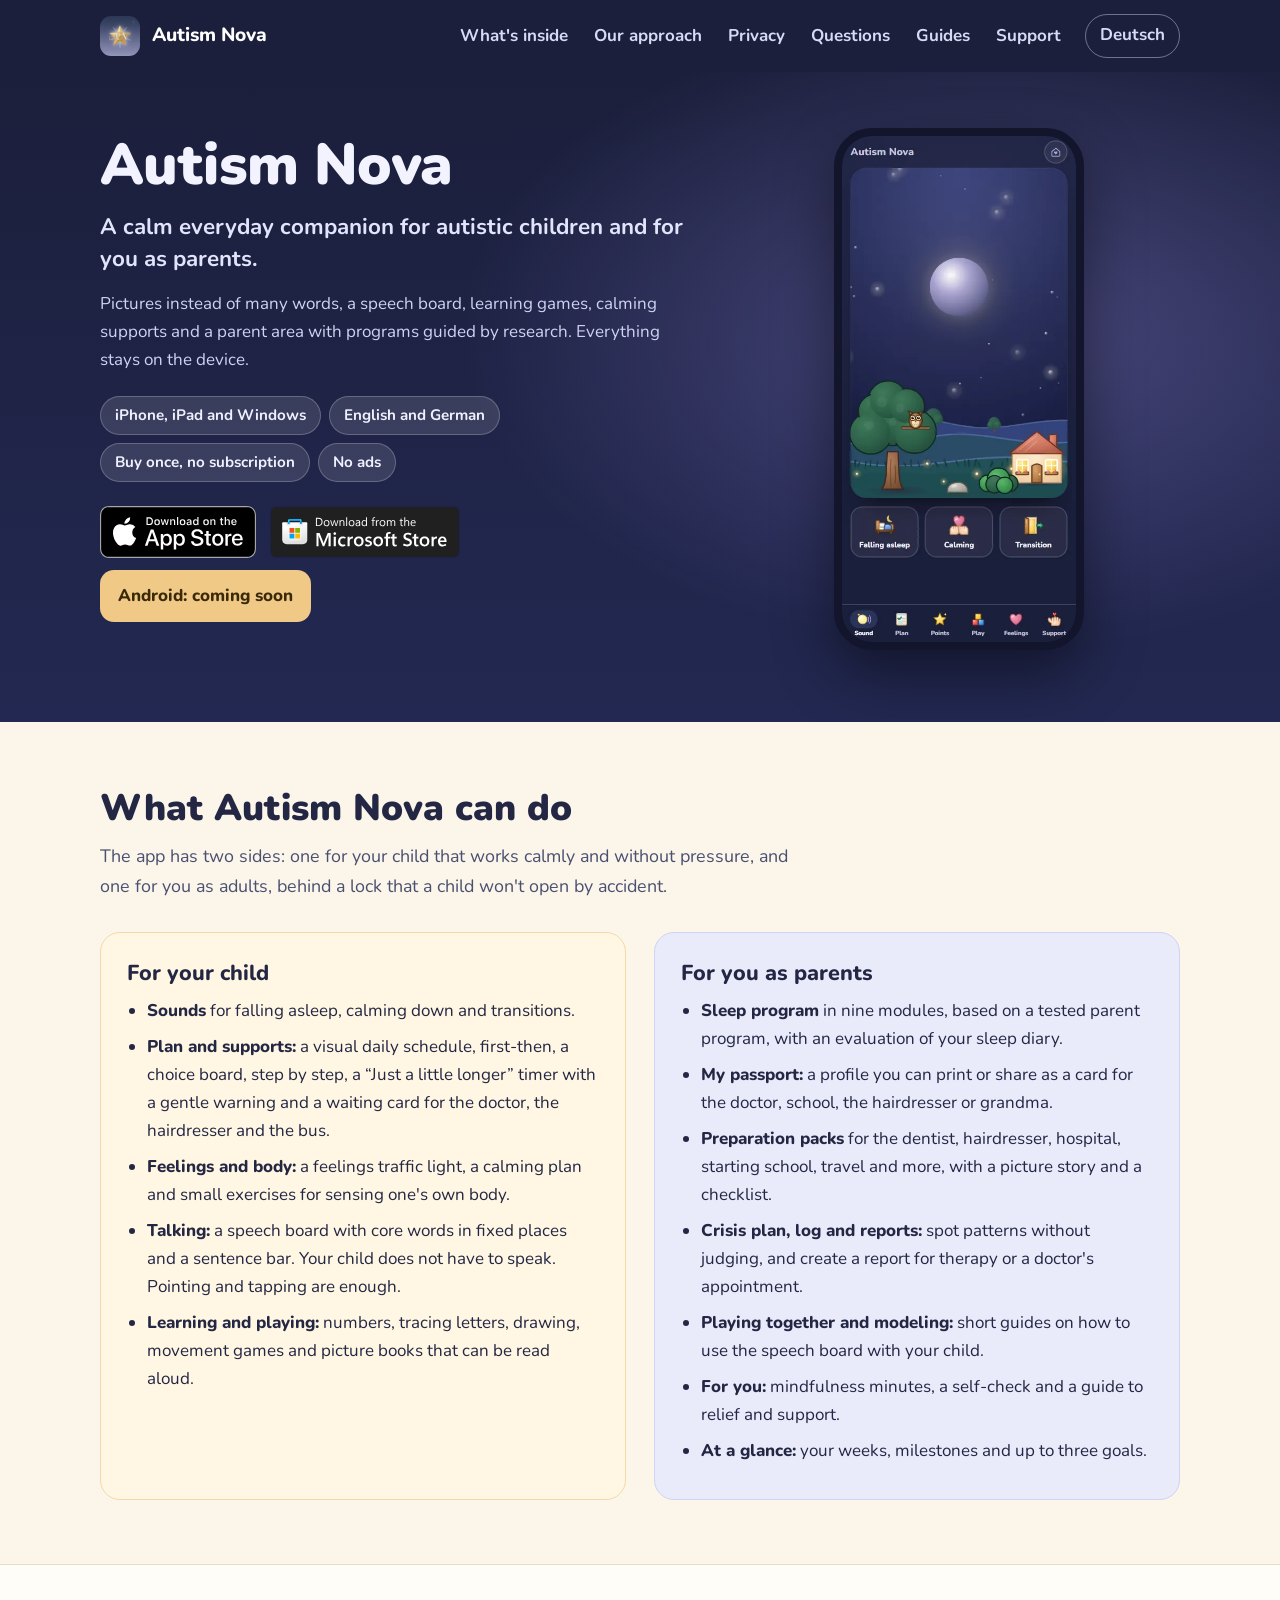
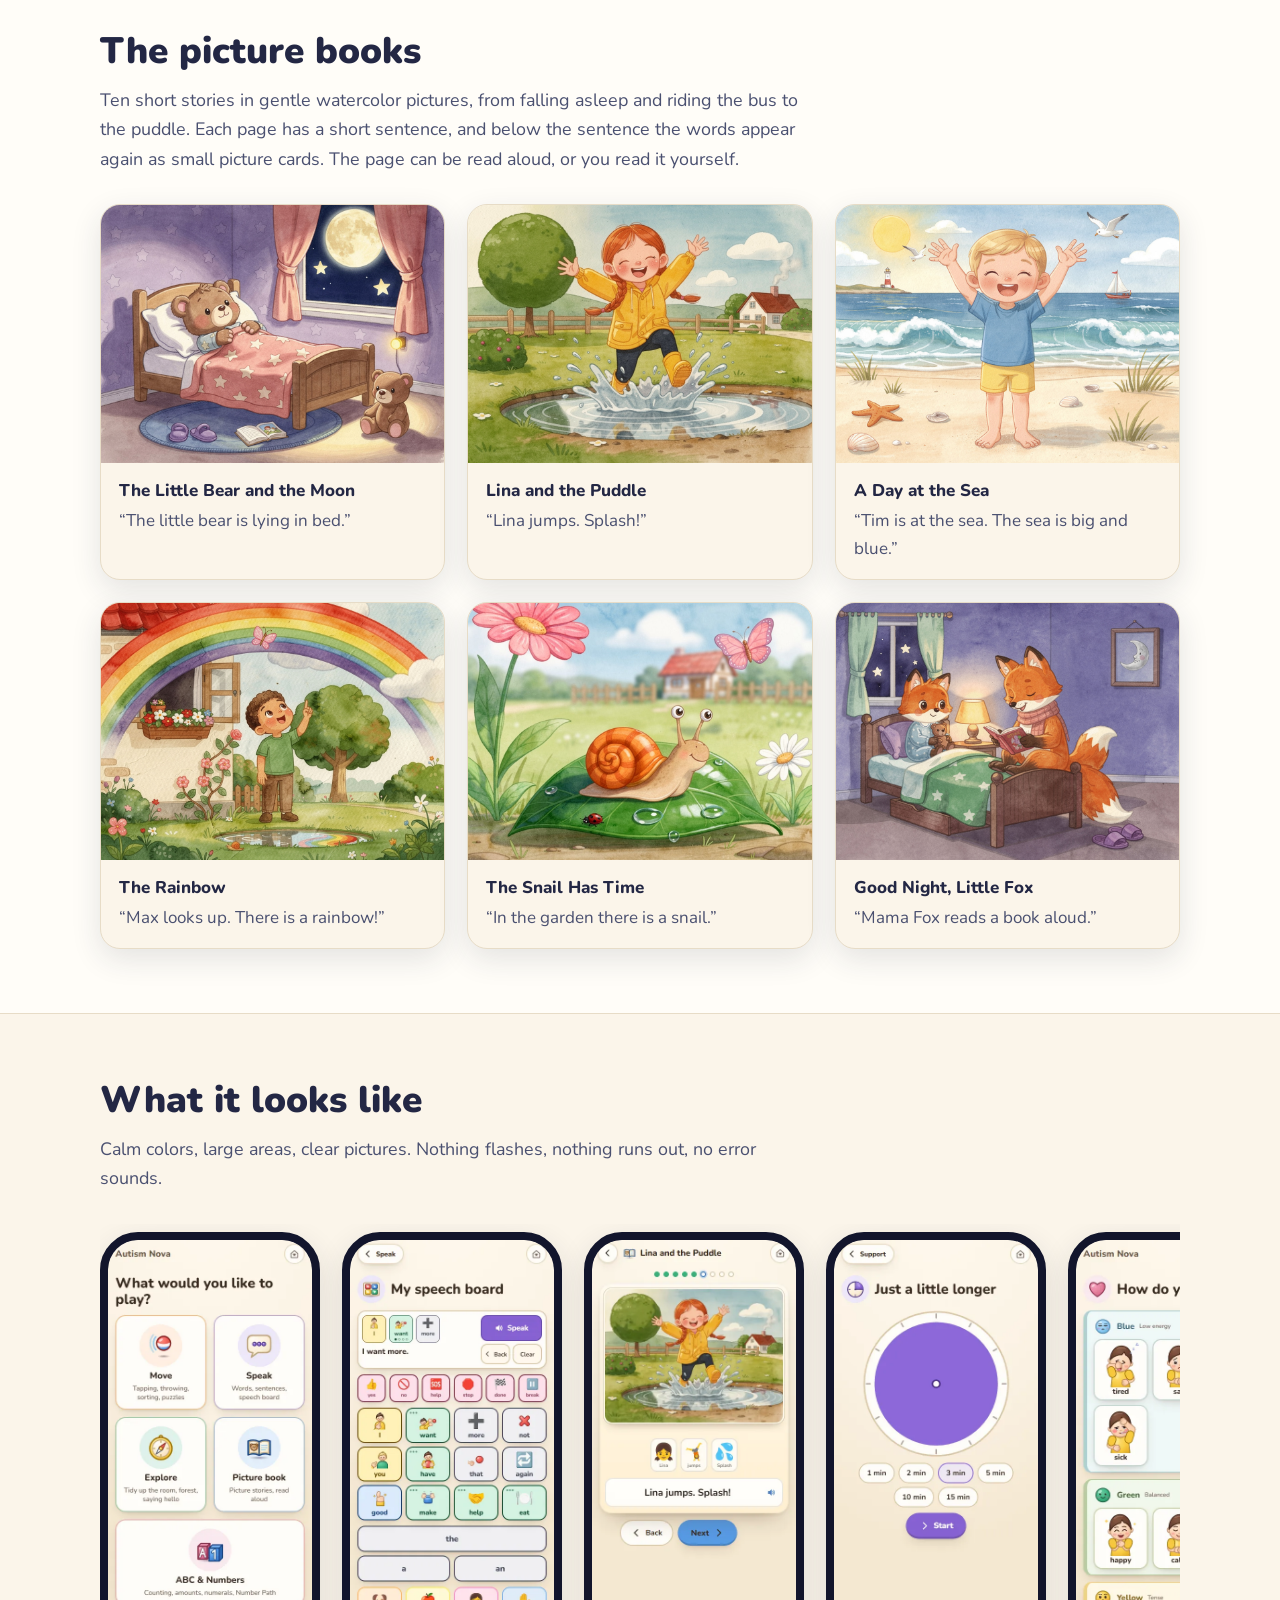
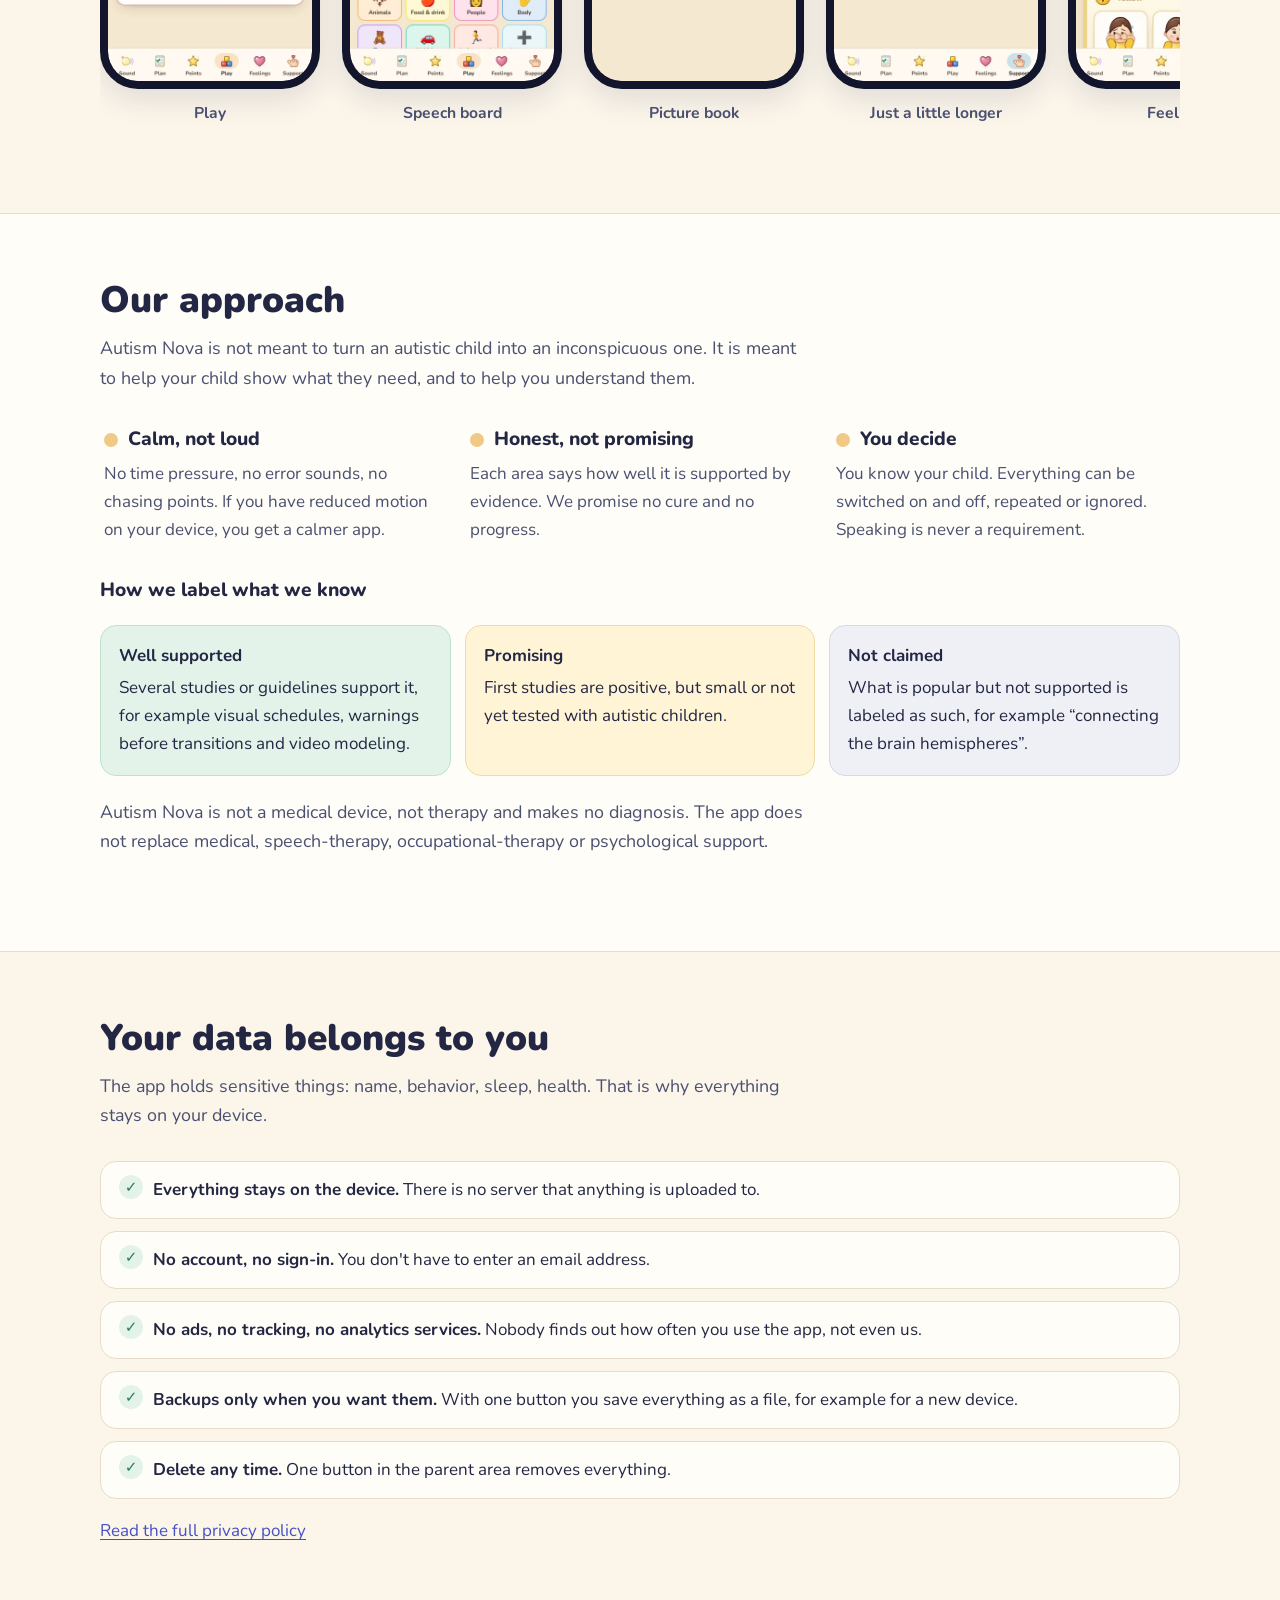
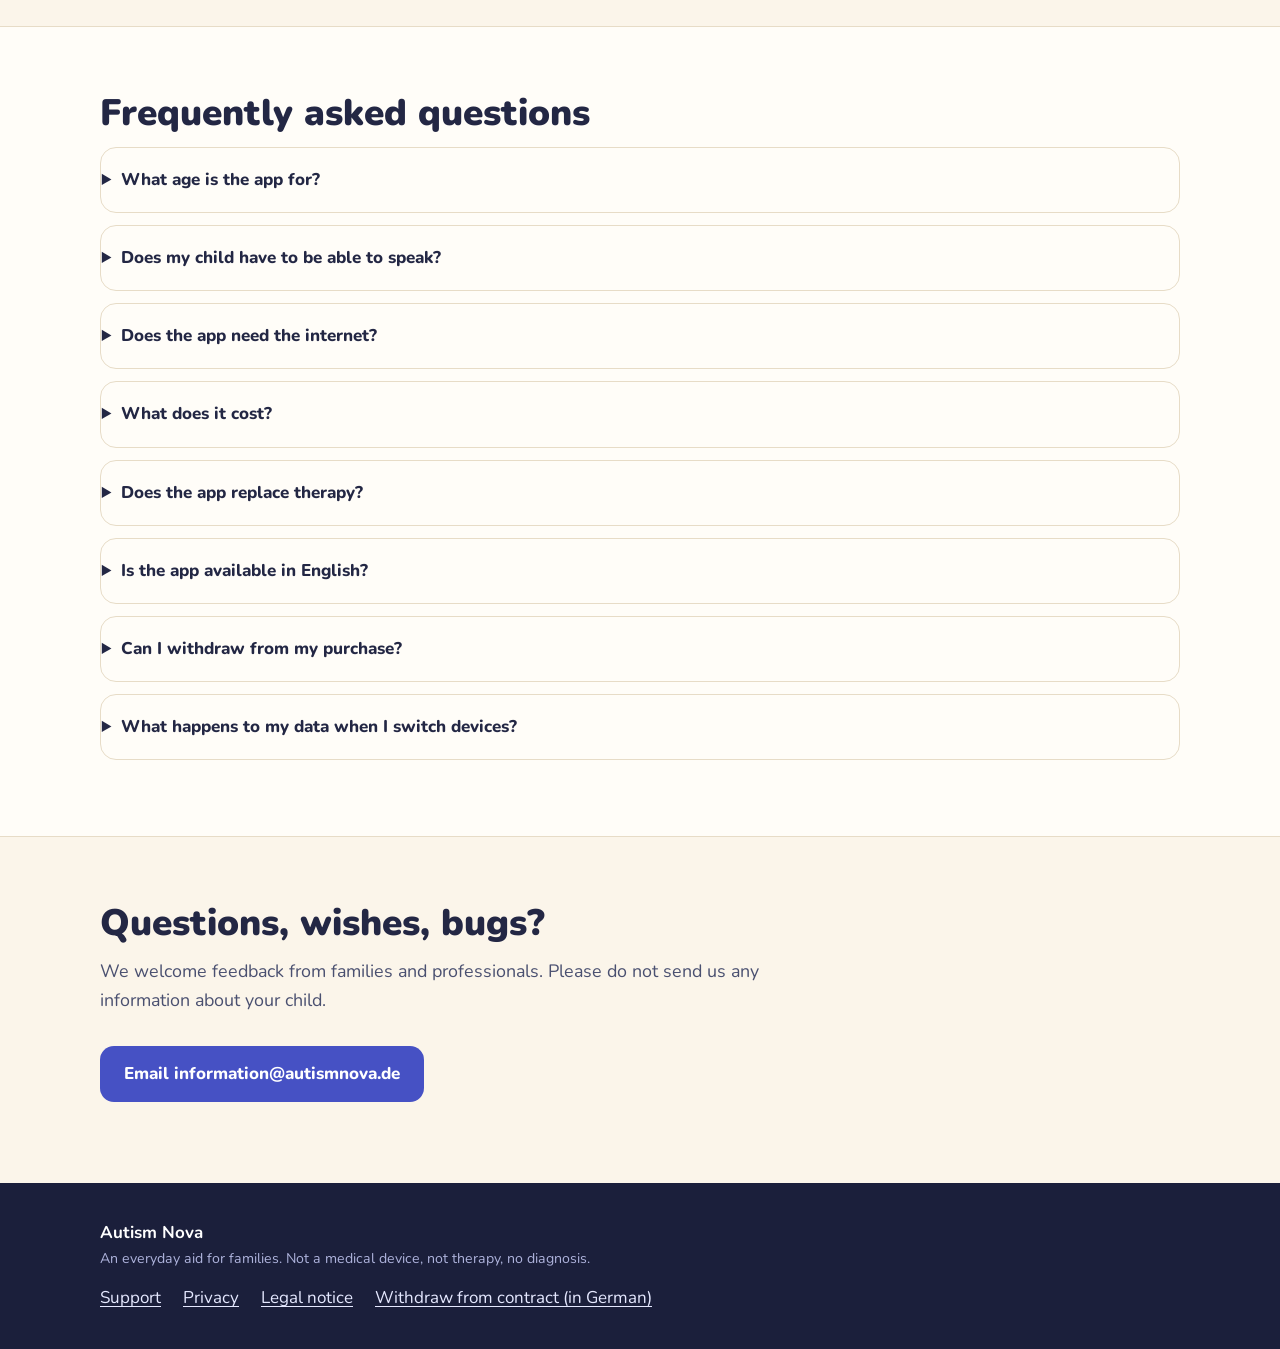
==== commit d09632ee: "Ratgeber mit erstem Beitrag (Meltdown, DE/EN), offizielle Store-Badges, Microsoft Store, Sitemap Co-" ====
--- a/en/index.html
+++ b/en/index.html
@@ -3,10 +3,10 @@
 <head>
   <meta charset="utf-8">
   <meta name="viewport" content="width=device-width, initial-scale=1">
-  <title>Autism Nova – an everyday companion for autistic children and their families</title>
-  <meta name="description" content="Autism Nova is a calm app for autistic children and their parents: visual schedules, a speech board, learning games, calming supports and a parent area. Everything stays on the device – no account, no ads.">
+  <title>Autism Nova: an everyday companion for autistic children and their families</title>
+  <meta name="description" content="Autism Nova is a calm app for autistic children and their parents: visual schedules, a speech board, learning games, calming supports and a parent area. Everything stays on the device, with no account and no ads.">
   <meta name="theme-color" content="#1b1f3b">
-  <meta property="og:title" content="Autism Nova – an everyday companion for autistic children and their families">
+  <meta property="og:title" content="Autism Nova: an everyday companion for autistic children and their families">
   <meta property="og:description" content="Pictures instead of words, a speech board, learning games, calming supports and a parent area. No account, no ads, everything on the device.">
   <meta property="og:type" content="website">
   <meta property="og:locale" content="en_US">
@@ -31,6 +31,7 @@
         <a href="#approach">Our approach</a>
         <a href="#privacy">Privacy</a>
         <a href="#questions">Questions</a>
+        <a href="guides/index.html">Guides</a>
         <a href="support.html">Support</a>
         <a class="lang" href="../index.html" lang="de" hreflang="de">Deutsch</a>
       </nav>
@@ -42,15 +43,19 @@
       <div class="wrap">
         <div>
           <h1 id="title">Autism Nova</h1>
-          <p class="lead">A calm everyday companion for autistic children – and for you as parents.</p>
+          <p class="lead">A calm everyday companion for autistic children and for you as parents.</p>
           <p>Pictures instead of many words, a speech board, learning games, calming supports and a parent area with programs guided by research. Everything stays on the device.</p>
           <ul class="chips" aria-label="Key facts">
-            <li>iPhone and iPad – Android and Windows to follow</li>
+            <li>iPhone, iPad and Windows</li>
             <li>English and German</li>
             <li>Buy once, no subscription</li>
             <li>No ads</li>
           </ul>
-          <p class="store-links"><a class="button" href="https://apps.apple.com/us/app/autism-nova/id6832225543" rel="noopener">Download on the App Store</a> <span class="status">Android and Windows: coming soon</span></p>
+          <p class="badges">
+            <a href="https://apps.apple.com/us/app/autism-nova/id6832225543" rel="noopener"><img src="../assets/img/badges/app-store-en.svg" width="156" height="52" alt="Download on the App Store"></a>
+            <a href="https://apps.microsoft.com/detail/9NPQQLBJ37BP" rel="noopener"><img src="../assets/img/badges/microsoft-store-en.svg" width="190" height="52" alt="Download from the Microsoft Store"></a>
+            <span class="status">Android: coming soon</span>
+          </p>
         </div>
         <div class="hero-phone">
           <div class="phone"><img src="../assets/img/en/phone-klang.webp" width="440" height="952" alt="The app's start screen: a calm night sky with the moon, below it the buttons Falling asleep, Calming and Transition."></div>
@@ -67,9 +72,9 @@
             <h3>For your child</h3>
             <ul>
               <li><strong>Sounds</strong> for falling asleep, calming down and transitions.</li>
-              <li><strong>Plan and supports:</strong> a visual daily schedule, first–then, a choice board, step by step, a “Just a little longer” timer with a gentle warning and a waiting card for the doctor, the hairdresser and the bus.</li>
+              <li><strong>Plan and supports:</strong> a visual daily schedule, first-then, a choice board, step by step, a “Just a little longer” timer with a gentle warning and a waiting card for the doctor, the hairdresser and the bus.</li>
               <li><strong>Feelings and body:</strong> a feelings traffic light, a calming plan and small exercises for sensing one's own body.</li>
-              <li><strong>Talking:</strong> a speech board with core words in fixed places and a sentence bar. Your child does not have to speak – pointing and tapping are enough.</li>
+              <li><strong>Talking:</strong> a speech board with core words in fixed places and a sentence bar. Your child does not have to speak. Pointing and tapping are enough.</li>
               <li><strong>Learning and playing:</strong> numbers, tracing letters, drawing, movement games and picture books that can be read aloud.</li>
             </ul>
           </div>
@@ -78,7 +83,7 @@
             <ul>
               <li><strong>Sleep program</strong> in nine modules, based on a tested parent program, with an evaluation of your sleep diary.</li>
               <li><strong>My passport:</strong> a profile you can print or share as a card for the doctor, school, the hairdresser or grandma.</li>
-              <li><strong>Preparation packs</strong> for the dentist, hairdresser, hospital, starting school, travel and more – with a picture story and a checklist.</li>
+              <li><strong>Preparation packs</strong> for the dentist, hairdresser, hospital, starting school, travel and more, with a picture story and a checklist.</li>
               <li><strong>Crisis plan, log and reports:</strong> spot patterns without judging, and create a report for therapy or a doctor's appointment.</li>
               <li><strong>Playing together and modeling:</strong> short guides on how to use the speech board with your child.</li>
               <li><strong>For you:</strong> mindfulness minutes, a self-check and a guide to relief and support.</li>
@@ -92,7 +97,7 @@
     <section class="alt" id="picture-book" aria-labelledby="book-title">
       <div class="wrap">
         <h2 id="book-title">The picture books</h2>
-        <p class="intro">Ten short stories in gentle watercolor pictures – from falling asleep and riding the bus to the puddle. Each page has a short sentence, and below the sentence the words appear again as small picture cards. The page can be read aloud, or you read it yourself.</p>
+        <p class="intro">Ten short stories in gentle watercolor pictures, from falling asleep and riding the bus to the puddle. Each page has a short sentence, and below the sentence the words appear again as small picture cards. The page can be read aloud, or you read it yourself.</p>
         <div class="gallery">
           <figure><img loading="lazy" decoding="async" src="../assets/img/buch/baer.jpg" width="1024" height="768" alt="A little bear lies in bed under a pink blanket with stars; outside, the moon is shining."><figcaption><strong>The Little Bear and the Moon</strong>“The little bear is lying in bed.”</figcaption></figure>
           <figure><img loading="lazy" decoding="async" src="../assets/img/buch/lina.jpg" width="1024" height="768" alt="A girl in a yellow raincoat and rubber boots jumps into a puddle, and the water splashes."><figcaption><strong>Lina and the Puddle</strong>“Lina jumps. Splash!”</figcaption></figure>
@@ -123,7 +128,7 @@
     <section class="alt" id="approach" aria-labelledby="approach-title">
       <div class="wrap">
         <h2 id="approach-title">Our approach</h2>
-        <p class="intro">Autism Nova is not meant to turn an autistic child into an inconspicuous one. It is meant to help your child show what they need – and to help you understand them.</p>
+        <p class="intro">Autism Nova is not meant to turn an autistic child into an inconspicuous one. It is meant to help your child show what they need, and to help you understand them.</p>
         <div class="values">
           <div class="value"><h3><span class="dot" aria-hidden="true"></span>Calm, not loud</h3><p>No time pressure, no error sounds, no chasing points. If you have reduced motion on your device, you get a calmer app.</p></div>
           <div class="value"><h3><span class="dot" aria-hidden="true"></span>Honest, not promising</h3><p>Each area says how well it is supported by evidence. We promise no cure and no progress.</p></div>
@@ -133,7 +138,7 @@
         <div class="evidence">
           <div class="g"><b>Well supported</b>Several studies or guidelines support it, for example visual schedules, warnings before transitions and video modeling.</div>
           <div class="y"><b>Promising</b>First studies are positive, but small or not yet tested with autistic children.</div>
-          <div class="n"><b>Not claimed</b>What is popular but not supported is labeled as such – for example “connecting the brain hemispheres”.</div>
+          <div class="n"><b>Not claimed</b>What is popular but not supported is labeled as such, for example “connecting the brain hemispheres”.</div>
         </div>
         <p class="intro" style="margin-top:22px">Autism Nova is not a medical device, not therapy and makes no diagnosis. The app does not replace medical, speech-therapy, occupational-therapy or psychological support.</p>
       </div>
@@ -146,7 +151,7 @@
         <ul class="privacy-list">
           <li><strong>Everything stays on the device.</strong> There is no server that anything is uploaded to.</li>
           <li><strong>No account, no sign-in.</strong> You don't have to enter an email address.</li>
-          <li><strong>No ads, no tracking, no analytics services.</strong> Nobody finds out how often you use the app – not even us.</li>
+          <li><strong>No ads, no tracking, no analytics services.</strong> Nobody finds out how often you use the app, not even us.</li>
           <li><strong>Backups only when you want them.</strong> With one button you save everything as a file, for example for a new device.</li>
           <li><strong>Delete any time.</strong> One button in the parent area removes everything.</li>
         </ul>
--- a/assets/style.css
+++ b/assets/style.css
@@ -221,8 +221,89 @@
 .wdone { max-width: 34em; padding: 18px 22px; background: var(--green-soft); border: 1px solid #bfe2cf; border-radius: var(--radius); }
 .wdone h2 { margin-top: 0; font-size: 1.3rem; }
 
+/* ---------- Ratgeber (2026-11-24) ----------
+   Artikelkopf im Nachtblau wie der Held, Lesespalte, Vergleich, Schritte (.steps von oben),
+   "Was nicht hilft"-Liste, Hilfe-Kasten, App-Kasten mit Store-Knöpfen. */
+.article-head {
+  background:
+    radial-gradient(55% 80% at 85% 30%, rgba(150, 140, 230, 0.30), transparent 70%),
+    linear-gradient(180deg, var(--night) 0%, #232852 100%);
+  color: #f2f3ff;
+  padding-block: 44px 52px;
+}
+.article-head h1 { font-size: clamp(2rem, 4.6vw, 3rem); line-height: 1.12; margin: 0 0 14px; font-weight: 900; max-width: 22em; text-wrap: balance; }
+.article-head .lead { font-size: clamp(1.1rem, 2.2vw, 1.3rem); line-height: 1.5; color: #e1e4fb; margin: 0 0 16px; font-weight: 700; max-width: 36em; }
+.crumbs { margin: 0 0 14px; font-weight: 800; font-size: 0.95rem; letter-spacing: 0.02em; color: #b9bfe9; }
+.crumbs a { color: var(--gold); text-decoration: none; }
+.crumbs a:hover { text-decoration: underline; }
+.meta { margin: 0; color: #aeb3dc; font-weight: 700; font-size: 0.95rem; }
+
+.article-body { padding-block: 44px 64px; }
+.article-body h2 { font-size: clamp(1.45rem, 3vw, 1.85rem); margin: 44px 0 12px; }
+.article-body p, .article-body li { color: #2f3453; }
+.article-body ul:not([class]) { padding-left: 1.2em; }
+.article-body ul:not([class]) li { margin-bottom: 8px; }
+.article-body .steps { margin-bottom: 4px; }
+
+.summary { background: #fff4d6; border: 1px solid #f0dba5; border-radius: var(--radius); padding: 18px 22px; font-size: 1.12rem; font-weight: 700; color: #3b2a07; }
+.summary b { display: block; font-size: 0.85rem; letter-spacing: 0.06em; text-transform: uppercase; color: #8a6412; margin-bottom: 4px; }
+
+.compare { display: grid; grid-template-columns: 1fr 1fr; gap: 16px; margin: 18px 0; }
+.compare > div { border-radius: 16px; padding: 18px 20px; border: 1px solid var(--line); background: var(--surface); }
+.compare > div.m { background: var(--accent-soft); border-color: #cfd3f4; }
+.compare h3 { margin-bottom: 6px; }
+.compare ul { margin: 0; padding-left: 1.15em; }
+.compare li { margin-bottom: 6px; }
+
+.note { border: 1px solid var(--line); background: var(--surface); border-radius: 16px; padding: 16px 20px; margin-top: 18px; }
+.note h3 { font-size: 1.08rem; }
+.note p { margin: 0; }
+
+.dont-list { list-style: none; margin: 12px 0 0; padding: 0; display: grid; gap: 10px; }
+.dont-list li { background: var(--surface); border: 1px solid var(--line); border-radius: 14px; padding: 12px 16px 12px 56px; position: relative; }
+.dont-list li::before { content: "✕"; position: absolute; left: 16px; top: 11px; width: 28px; height: 28px; border-radius: 50%; background: #f7e4e1; color: #a3483f; font-weight: 900; display: grid; place-items: center; font-size: 0.9rem; }
+
+.callout { margin-top: 36px; background: var(--green-soft); border: 1px solid #bfe2cf; border-radius: var(--radius); padding: 18px 22px; }
+.callout h3 { color: #1f5a40; }
+.callout p { margin: 0; }
+
+.article-body .evidence { grid-template-columns: 1fr; }
+.small-print { font-size: 0.92rem; color: var(--ink-2) !important; margin-top: 18px; }
+
+.eyebrow { margin: 0 0 6px; font-size: 0.85rem; font-weight: 800; letter-spacing: 0.06em; text-transform: uppercase; color: var(--accent); }
+.app-grid { display: grid; grid-template-columns: 1.25fr 0.75fr; gap: 40px; align-items: start; }
+.app-points { list-style: none; margin: 16px 0 0; padding: 0; display: grid; gap: 12px; }
+.app-points li { padding-left: 30px; position: relative; color: #2f3453; }
+.app-points li::before { content: ""; position: absolute; left: 4px; top: 0.55em; width: 12px; height: 12px; border-radius: 50%; background: var(--gold); }
+.screens { margin: 0; justify-self: center; text-align: center; }
+.screen { width: min(300px, 80vw); border-radius: 26px; overflow: hidden; border: 6px solid #12152c; background: #12152c; box-shadow: var(--shadow); }
+.screen img { width: 100%; border-radius: 20px; }
+.screens figcaption { margin-top: 12px; font-weight: 700; color: var(--ink-2); font-size: 0.98rem; max-width: 18em; margin-inline: auto; }
+
+.about { margin-top: 40px; background: var(--bg); border: 1px solid var(--line); border-radius: var(--radius); padding: 26px; }
+.about h3 { font-size: 1.35rem; }
+.about p { color: #2f3453; margin: 0 0 16px; max-width: 46em; }
+.facts { display: flex; flex-wrap: wrap; gap: 8px; margin: 0 0 22px; padding: 0; list-style: none; }
+.facts li { background: var(--surface); border: 1px solid var(--line); border-radius: 999px; padding: 6px 14px; font-weight: 700; font-size: 0.95rem; color: var(--ink); }
+
+/* Store-Badges (2026-11-24): die offiziellen Dateien von Apple und Microsoft, unverändert und lokal abgelegt
+   (assets/img/badges), alle gleich hoch, App Store zuerst (Vorgabe von Apple). */
+.badges { display: flex; flex-wrap: wrap; align-items: center; gap: 12px 14px; margin: 0; }
+.badges a { display: inline-block; line-height: 0; border-radius: 9px; }
+.badges img { height: 52px; width: auto; }
+.more-link { margin: 18px 0 0 !important; font-weight: 800; }
+
+.guide-list { display: grid; gap: 18px; grid-template-columns: repeat(auto-fill, minmax(300px, 1fr)); }
+.guide { display: block; background: var(--surface); border: 1px solid var(--line); border-radius: var(--radius); padding: 22px 22px 20px; text-decoration: none; color: inherit; box-shadow: var(--shadow); }
+.guide:hover { border-color: #cfd3f4; }
+.guide h2 { font-size: 1.3rem; margin: 4px 0 8px; color: var(--ink); }
+.guide p { margin: 0 0 12px; color: var(--ink-2); }
+.guide .read { font-weight: 800; color: var(--accent); }
+.guide .tag { display: inline-block; font-size: 0.82rem; font-weight: 800; letter-spacing: 0.04em; text-transform: uppercase; color: var(--accent); }
+.later { margin-top: 26px; color: var(--ink-2); }
+
 @media (max-width: 820px) {
-  .hero .wrap, .split { grid-template-columns: 1fr; }
+  .hero .wrap, .split, .app-grid, .compare { grid-template-columns: 1fr; }
   .hero { padding-block: 36px 52px; }
   section { padding-block: 48px; }
 }
